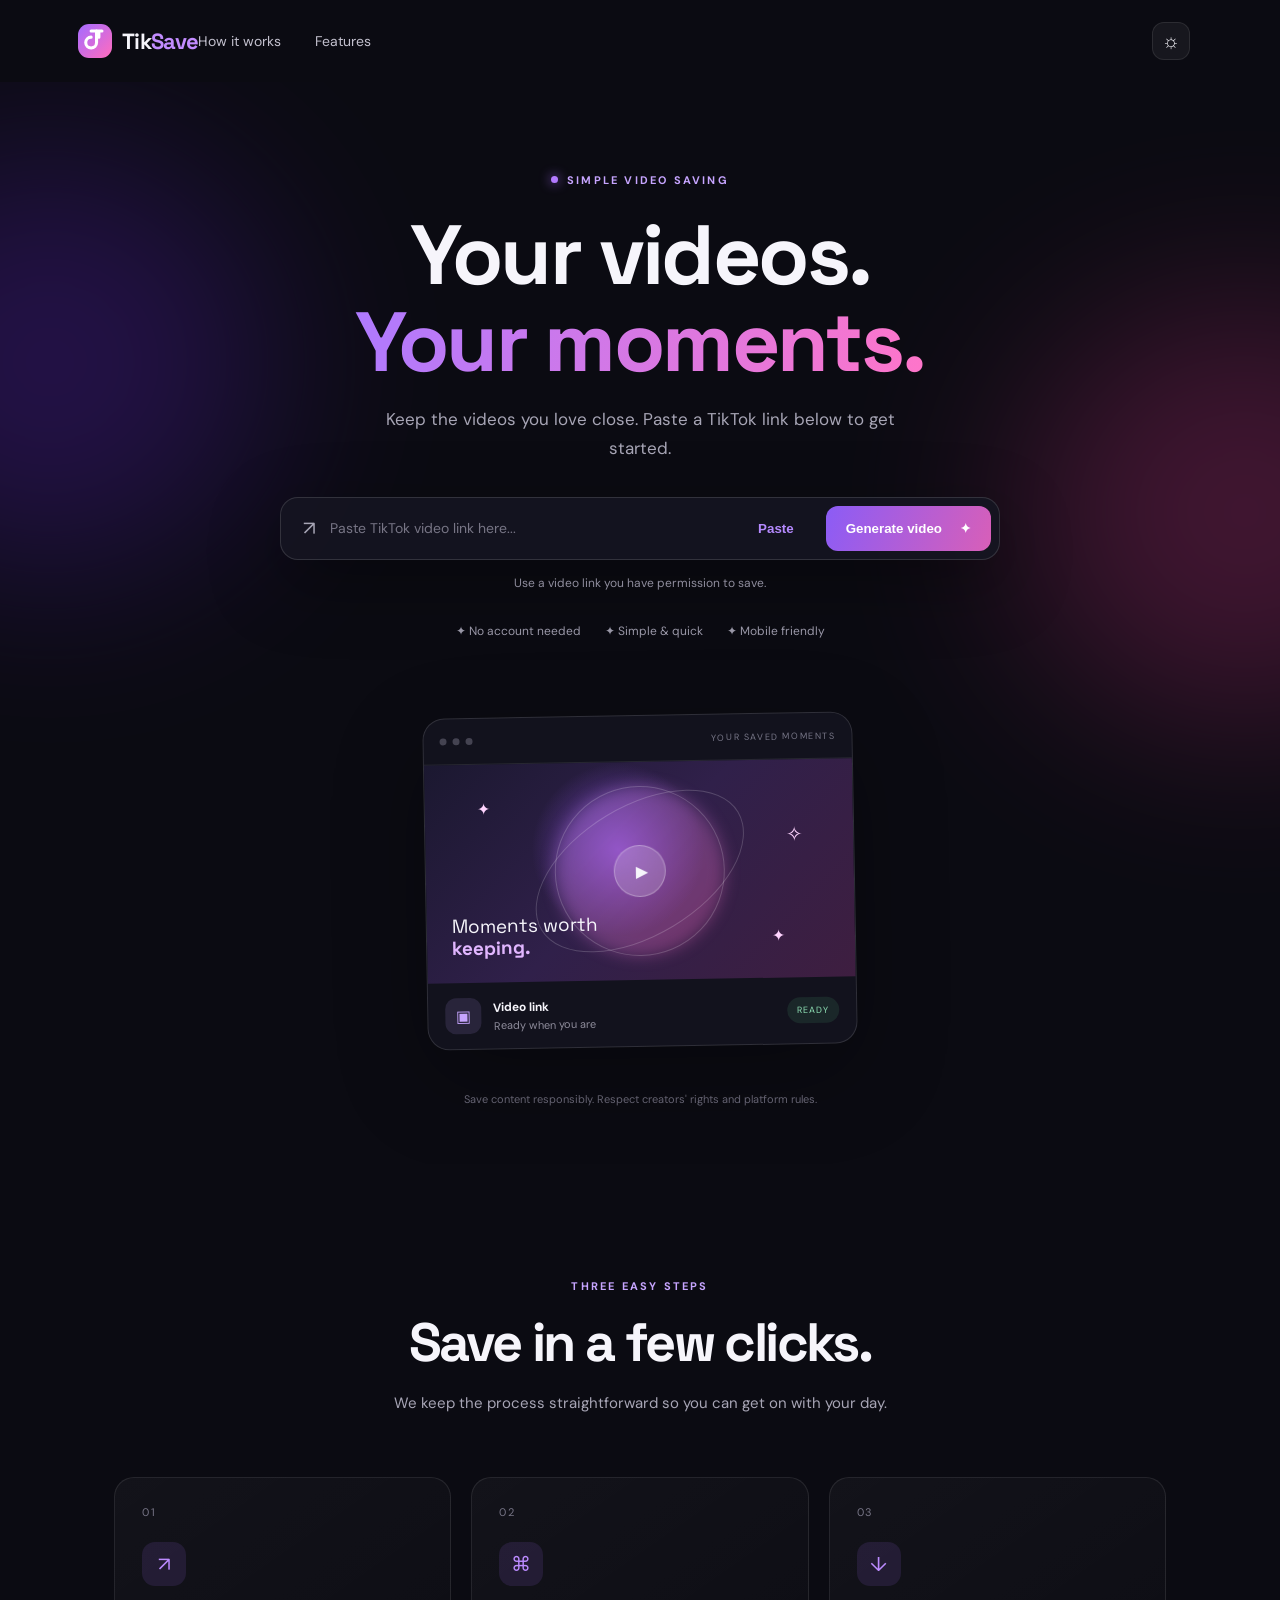
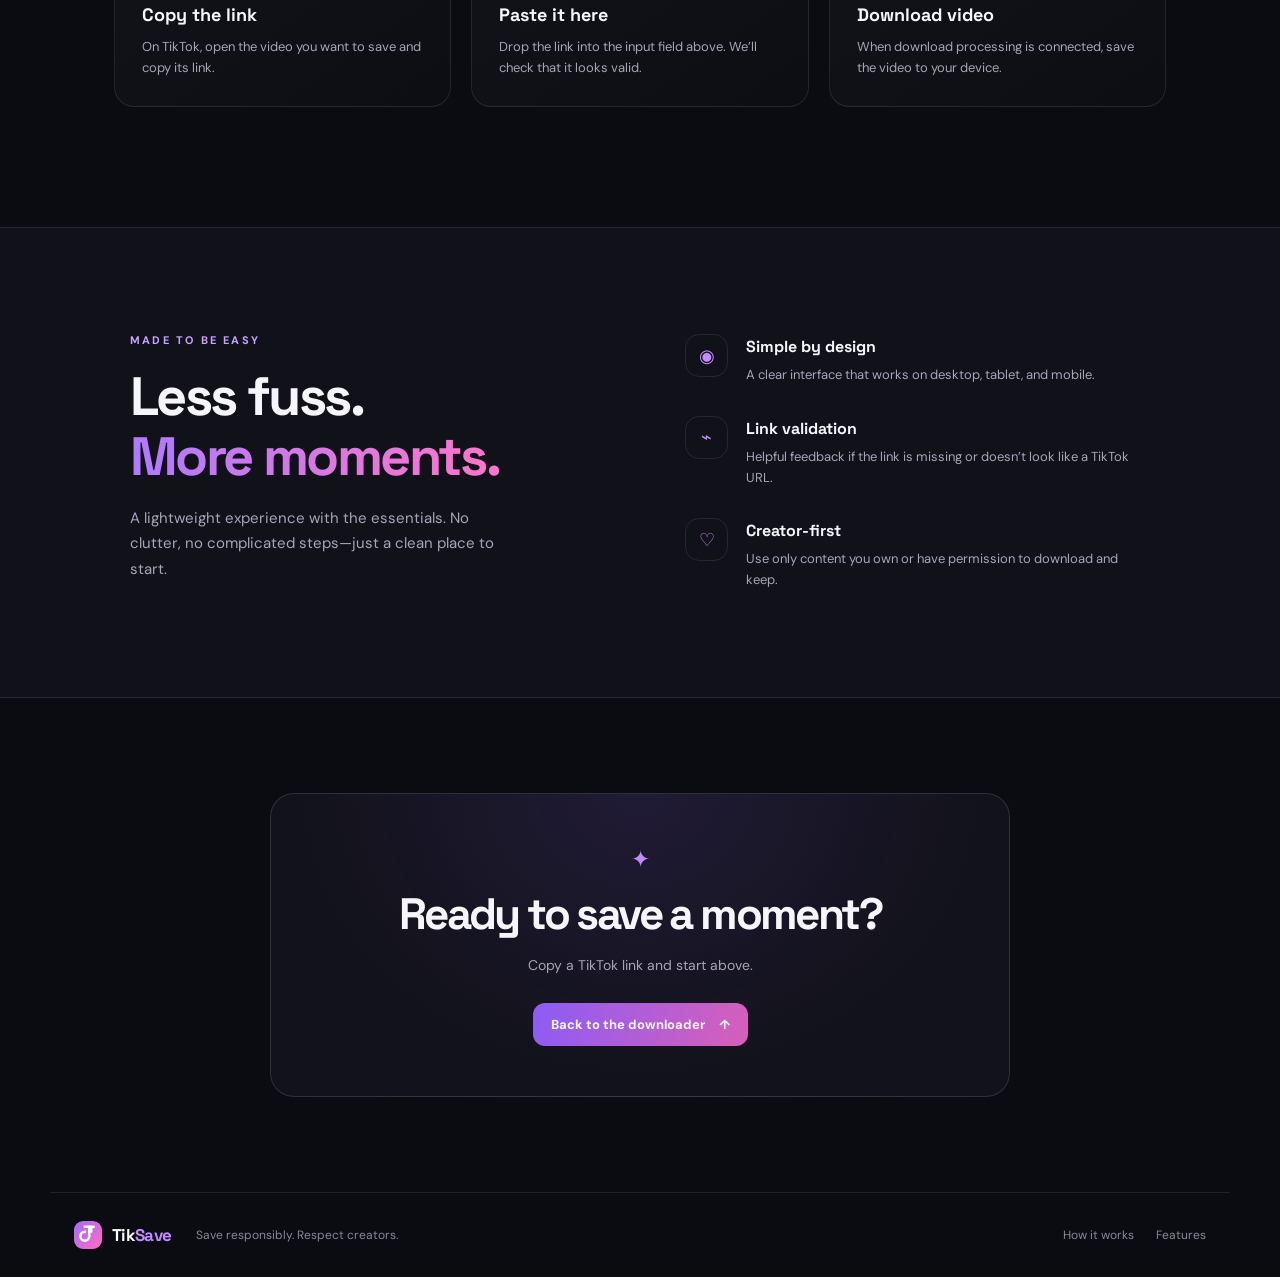
==== index.html @ d269e2dc "Remove Try it CTA and redesign TikSave logo" ====
<!doctype html>
<html lang="en">
<head>
  <meta charset="utf-8">
  <meta name="viewport" content="width=device-width, initial-scale=1">
  <meta name="description" content="TikSave helps you save TikTok videos you have permission to download.">
  <title>TikSave — Save videos simply</title>
  <link rel="preconnect" href="https://fonts.googleapis.com">
  <link rel="preconnect" href="https://fonts.gstatic.com" crossorigin>
  <link href="https://fonts.googleapis.com/css2?family=DM+Sans:wght@400;500;600;700&family=Space+Grotesk:wght@500;600;700&display=swap" rel="stylesheet">
  <link rel="stylesheet" href="styles.css">
</head>
<body>
  <header class="topbar">
    <a class="brand" href="#" aria-label="TikSave home"><svg class="brand-mark" viewBox="0 0 44 44" aria-hidden="true"><defs><linearGradient id="tiksave-logo-gradient" x1="0" y1="0" x2="1" y2="1"><stop offset="0%" stop-color="#a66bff"/><stop offset="100%" stop-color="#ff6cbe"/></linearGradient></defs><rect x="1" y="1" width="42" height="42" rx="13" fill="url(#tiksave-logo-gradient)"/><path d="M24 9v15a7 7 0 1 1-7-7" fill="none" stroke="white" stroke-width="4" stroke-linecap="round"/><path d="M17 9h14M27 9v8" fill="none" stroke="white" stroke-width="4" stroke-linecap="round"/></svg><span>Tik<span class="brand-accent">Save</span></span></a>
    <nav class="nav" aria-label="Main navigation">
      <a href="#how">How it works</a><a href="#features">Features</a>
      
    </nav>
    <button class="theme-toggle" id="theme-toggle" type="button" aria-label="Switch to light theme" title="Toggle dark/light theme"><span class="theme-symbol" aria-hidden="true">☼</span><span class="theme-word">Dark</span></button><button class="menu-button" aria-label="Toggle menu" aria-expanded="false">☰</button>
  </header>

  <main>
    <section class="hero" id="download">
      <div class="hero-glow glow-one"></div><div class="hero-glow glow-two"></div>
      <div class="hero-content">
        <div class="eyebrow"><span class="pulse"></span> SIMPLE VIDEO SAVING</div>
        <h1>Your videos.<br><span class="gradient-text">Your moments.</span></h1>
        <p class="hero-copy">Keep the videos you love close. Paste a TikTok link below to get started.</p>
        <form class="download-form" id="link-form">
          <label class="sr-only" for="video-url">TikTok video link</label>
          <div class="input-wrap"><span class="link-icon" aria-hidden="true">↗</span><input id="video-url" type="url" placeholder="Paste TikTok video link here..." autocomplete="url"><button type="button" class="paste-btn" id="paste-btn">Paste</button></div>
          <button type="submit" class="download-btn"><span>Generate video</span><span aria-hidden="true">✦</span></button>
        </form>
        <div class="video-preview" id="video-preview" hidden aria-live="polite">
          <div class="preview-thumb-wrap"><img id="preview-thumb" alt="TikTok video preview"><span class="preview-play" aria-hidden="true">▶</span></div>
          <div class="preview-details"><div class="preview-label">VIDEO PREVIEW</div><h2 id="preview-title">TikTok video</h2><p>Preview this video before downloading.</p><button type="button" class="preview-download-btn" id="preview-download-btn">Download this video <span aria-hidden="true">↓</span></button></div>
        </div>
        <p class="form-note" id="status" aria-live="polite">Use a video link you have permission to save.</p>
        <div class="trust-row"><span>✦ No account needed</span><span>✦ Simple & quick</span><span>✦ Mobile friendly</span></div>
      </div>
      <div class="visual-card" aria-hidden="true">
        <div class="card-top"><span class="tiny-dot"></span><span class="tiny-dot"></span><span class="tiny-dot"></span><span class="card-label">YOUR SAVED MOMENTS</span></div>
        <div class="video-art"><div class="art-orbit orbit-a"></div><div class="art-orbit orbit-b"></div><div class="play-circle">▶</div><div class="art-star star-a">✦</div><div class="art-star star-b">✧</div><div class="art-star star-c">✦</div><div class="art-caption">Moments worth<br><b>keeping.</b></div></div>
        <div class="card-bottom"><div class="file-icon">▣</div><div><strong>Video link</strong><small>Ready when you are</small></div><div class="ready-pill">READY</div></div>
      </div>
      <div class="hero-footnote">Save content responsibly. Respect creators' rights and platform rules.</div>
    </section>

    <section class="how-section" id="how">
      <div class="section-heading"><div class="eyebrow">THREE EASY STEPS</div><h2>Save in a few clicks.</h2><p>We keep the process straightforward so you can get on with your day.</p></div>
      <div class="steps"><article class="step"><div class="step-number">01</div><div class="step-icon">↗</div><h3>Copy the link</h3><p>On TikTok, open the video you want to save and copy its link.</p></article><article class="step"><div class="step-number">02</div><div class="step-icon">⌘</div><h3>Paste it here</h3><p>Drop the link into the input field above. We’ll check that it looks valid.</p></article><article class="step"><div class="step-number">03</div><div class="step-icon">↓</div><h3>Download video</h3><p>When download processing is connected, save the video to your device.</p></article></div>
    </section>

    <section class="features-section" id="features"><div class="features-inner"><div class="features-copy"><div class="eyebrow">MADE TO BE EASY</div><h2>Less fuss.<br><span class="gradient-text">More moments.</span></h2><p>A lightweight experience with the essentials. No clutter, no complicated steps—just a clean place to start.</p></div><div class="feature-list"><article><div class="feature-icon">◉</div><div><h3>Simple by design</h3><p>A clear interface that works on desktop, tablet, and mobile.</p></div></article><article><div class="feature-icon">⌁</div><div><h3>Link validation</h3><p>Helpful feedback if the link is missing or doesn’t look like a TikTok URL.</p></div></article><article><div class="feature-icon">♡</div><div><h3>Creator-first</h3><p>Use only content you own or have permission to download and keep.</p></div></article></div></div></section>
    <section class="closing"><div class="closing-box"><div class="closing-spark">✦</div><h2>Ready to save a moment?</h2><p>Copy a TikTok link and start above.</p><a href="#download" class="closing-btn">Back to the downloader <span>↑</span></a></div></section>
  </main>
  <footer><a class="brand footer-brand" href="#"><svg class="brand-mark" viewBox="0 0 44 44" aria-hidden="true"><defs><linearGradient id="tiksave-logo-gradient" x1="0" y1="0" x2="1" y2="1"><stop offset="0%" stop-color="#a66bff"/><stop offset="100%" stop-color="#ff6cbe"/></linearGradient></defs><rect x="1" y="1" width="42" height="42" rx="13" fill="url(#tiksave-logo-gradient)"/><path d="M24 9v15a7 7 0 1 1-7-7" fill="none" stroke="white" stroke-width="4" stroke-linecap="round"/><path d="M17 9h14M27 9v8" fill="none" stroke="white" stroke-width="4" stroke-linecap="round"/></svg><span>Tik<span class="brand-accent">Save</span></span></a><span>Save responsibly. Respect creators.</span><div class="footer-links"><a href="#how">How it works</a><a href="#features">Features</a></div></footer>
  <script src="script.js"></script>
</body>
</html>
---- styles.css ----
:root{--bg:#0b0b12;--panel:#151521;--text:#f6f5fb;--muted:#a7a5b5;--purple:#a66bff;--pink:#ff6cbe;--border:rgba(255,255,255,.09)}*{box-sizing:border-box}html{scroll-behavior:smooth}body{margin:0;background:var(--bg);color:var(--text);font-family:'DM Sans',sans-serif;overflow-x:hidden}a{color:inherit;text-decoration:none}.topbar{height:82px;max-width:1180px;padding:0 28px;margin:auto;display:flex;align-items:center;justify-content:space-between}.brand{display:flex;align-items:center;gap:10px;font-family:'Space Grotesk',sans-serif;font-weight:700;font-size:22px;letter-spacing:-.7px}.brand-mark{width:34px;height:34px;border-radius:11px;background:linear-gradient(135deg,var(--purple),var(--pink));display:grid;place-items:center;font-size:22px;color:white}.brand-accent{color:#c28cff}.nav{display:flex;align-items:center;gap:34px;color:#c3c1ce;font-size:14px}.nav a:hover{color:white}.nav-cta{padding:11px 16px;border:1px solid var(--border);border-radius:12px;color:white}.menu-button{display:none;background:transparent;color:white;border:0;font-size:22px}.hero{min-height:720px;padding:85px 24px 58px;position:relative;display:flex;flex-direction:column;align-items:center;overflow:hidden}.hero-glow{position:absolute;filter:blur(95px);opacity:.22;pointer-events:none;border-radius:50%}.glow-one{width:440px;height:420px;background:#792aff;top:70px;left:-170px}.glow-two{width:450px;height:420px;background:#ff3c9f;top:220px;right:-190px}.hero-content{width:min(760px,100%);text-align:center;position:relative;z-index:1}.eyebrow{display:inline-flex;align-items:center;gap:9px;font-size:11px;letter-spacing:2.2px;color:#c7a5ff;font-weight:700}.pulse{width:7px;height:7px;border-radius:50%;background:#b37aff;box-shadow:0 0 12px #a66bff}.h1,h1,h2{font-family:'Space Grotesk',sans-serif;letter-spacing:-2.6px}h1{font-size:clamp(52px,8vw,84px);line-height:1.03;margin:24px 0 20px;font-weight:700}.gradient-text{background:linear-gradient(100deg,#ae7aff,#ff75c9);-webkit-background-clip:text;background-clip:text;color:transparent}.hero-copy{color:var(--muted);font-size:17px;line-height:1.7;max-width:540px;margin:0 auto 34px}.download-form{background:rgba(21,21,33,.92);border:1px solid rgba(255,255,255,.13);box-shadow:0 22px 70px rgba(0,0,0,.35);border-radius:18px;padding:8px;display:flex;gap:8px;max-width:720px;margin:auto}.input-wrap{display:flex;align-items:center;gap:12px;flex:1;min-width:0;padding:0 14px}.link-icon{color:#a7a5b5;font-size:20px}.input-wrap input{min-width:0;flex:1;background:transparent;border:0;outline:0;color:white;font:inherit;font-size:14px}.input-wrap input::placeholder{color:#777585}.paste-btn{border:0;background:transparent;color:#b58aff;font-weight:700;padding:10px;cursor:pointer}.download-btn{border:0;border-radius:12px;background:linear-gradient(110deg,#8b5cf6,#d85fb8);color:white;font-weight:700;padding:15px 20px;display:flex;align-items:center;gap:18px;cursor:pointer;white-space:nowrap;transition:transform .2s,filter .2s}.download-btn:hover{transform:translateY(-1px);filter:brightness(1.1)}.form-note{font-size:12px;color:#8f8d9d;margin:15px 0 0;min-height:18px}.trust-row{display:flex;gap:24px;justify-content:center;color:#9997a7;font-size:12px;margin-top:30px}.visual-card{position:relative;margin-top:76px;width:min(430px,90vw);border:1px solid rgba(255,255,255,.12);border-radius:22px;background:rgba(20,20,31,.92);box-shadow:0 30px 90px rgba(0,0,0,.28);overflow:hidden;z-index:1;transform:rotate(-1deg)}.card-top{height:46px;border-bottom:1px solid var(--border);display:flex;align-items:center;gap:6px;padding:0 16px}.tiny-dot{width:7px;height:7px;border-radius:50%;background:#444351}.card-label{margin-left:auto;font-size:9px;letter-spacing:1.6px;color:#777687}.video-art{height:218px;position:relative;overflow:hidden;background:radial-gradient(circle at 45% 40%,#7445b9 0,transparent 32%),linear-gradient(135deg,#1b1830,#30204a 48%,#3e1e40)}.video-art:before{content:'';position:absolute;width:170px;height:170px;border-radius:50%;background:linear-gradient(135deg,#bc84ff,#e85da9);left:50%;top:50%;transform:translate(-50%,-50%);opacity:.35;filter:blur(8px)}.art-orbit{position:absolute;border:1px solid rgba(255,255,255,.18);border-radius:50%;left:50%;top:50%;transform:translate(-50%,-50%)}.orbit-a{width:230px;height:130px;transform:translate(-50%,-50%) rotate(-30deg)}.orbit-b{width:170px;height:170px}.play-circle{position:absolute;left:50%;top:50%;transform:translate(-50%,-50%);width:52px;height:52px;border-radius:50%;background:rgba(255,255,255,.17);border:1px solid rgba(255,255,255,.3);display:grid;place-items:center;padding-left:3px;backdrop-filter:blur(10px)}.art-caption{position:absolute;left:25px;bottom:23px;font-family:'Space Grotesk';font-size:19px;line-height:1.15}.art-caption b{color:#e1b6ff}.art-star{position:absolute;color:#ffd4ff}.star-a{top:34px;left:52px}.star-b{right:50px;top:62px;font-size:20px}.star-c{right:70px;bottom:32px}.card-bottom{display:flex;align-items:center;gap:12px;padding:15px 17px}.file-icon{width:36px;height:36px;border-radius:11px;background:#28243a;display:grid;place-items:center;color:#c7a5ff}.card-bottom strong{display:block;font-size:12px}.card-bottom small{display:block;color:#8d8b9a;font-size:11px;margin-top:3px}.ready-pill{margin-left:auto;font-size:9px;letter-spacing:1px;color:#8fe0b5;background:rgba(100,220,150,.1);border-radius:20px;padding:7px 10px}.hero-footnote{margin-top:45px;color:#6d6b7b;font-size:11px;text-align:center}.how-section{padding:110px 24px 120px;max-width:1100px;margin:auto}.section-heading{text-align:center}.section-heading h2,.features-copy h2{font-size:clamp(36px,5vw,54px);line-height:1.12;margin:18px 0}.section-heading p,.features-copy>p{color:var(--muted);font-size:15px;line-height:1.7}.steps{display:grid;grid-template-columns:repeat(3,1fr);gap:20px;margin-top:60px}.step{position:relative;border:1px solid var(--border);border-radius:20px;background:linear-gradient(145deg,rgba(255,255,255,.035),rgba(255,255,255,.01));padding:27px;min-height:230px}.step-number{font-size:11px;letter-spacing:1.5px;color:#777586}.step-icon{width:44px;height:44px;margin:23px 0 17px;border-radius:13px;background:rgba(166,107,255,.12);color:#bc8bff;display:grid;place-items:center;font-size:20px}.step h3{font-family:'Space Grotesk';font-size:18px;margin:0 0 10px}.step p{font-size:13px;line-height:1.65;color:var(--muted);margin:0}.features-section{background:#11111a;border-top:1px solid var(--border);border-bottom:1px solid var(--border);padding:100px 24px}.features-inner{max-width:1020px;margin:auto;display:grid;grid-template-columns:1fr 1fr;gap:90px;align-items:center}.features-copy>p{max-width:380px}.feature-list{display:grid;gap:30px}.feature-list article{display:flex;gap:18px}.feature-icon{flex:0 0 43px;width:43px;height:43px;border:1px solid var(--border);border-radius:14px;display:grid;place-items:center;color:#c48cff;font-size:18px}.feature-list h3{font-family:'Space Grotesk';margin:2px 0 8px;font-size:16px}.feature-list p{margin:0;color:var(--muted);font-size:13px;line-height:1.6}.closing{padding:95px 24px}.closing-box{max-width:740px;margin:auto;border:1px solid rgba(255,255,255,.12);border-radius:24px;padding:50px 24px;text-align:center;background:radial-gradient(ellipse at top,rgba(139,92,246,.12),transparent 65%),#12121b}.closing-spark{color:#c08bff;font-size:23px}.closing-box h2{font-size:clamp(30px,5vw,44px);margin:12px 0}.closing-box p{color:var(--muted);font-size:14px}.closing-btn{display:inline-flex;gap:14px;align-items:center;margin-top:15px;padding:13px 18px;border-radius:12px;background:linear-gradient(110deg,#8b5cf6,#d85fb8);font-size:13px;font-weight:700}footer{max-width:1180px;margin:auto;padding:28px 24px;border-top:1px solid var(--border);display:flex;align-items:center;gap:25px;color:#898797;font-size:12px}.footer-brand{font-size:17px;color:white}.footer-brand .brand-mark{width:28px;height:28px;font-size:18px;border-radius:9px}.footer-links{margin-left:auto;display:flex;gap:22px}.footer-links a:hover{color:white}.sr-only{position:absolute;width:1px;height:1px;padding:0;margin:-1px;overflow:hidden;clip:rect(0,0,0,0);white-space:nowrap;border:0}@media(max-width:760px){.topbar{height:72px;padding:0 20px}.nav{gap:18px}.nav a:not(.nav-cta){display:none}.hero{padding-top:70px;min-height:unset}h1{letter-spacing:-1.8px}.hero-copy{font-size:15px}.download-form{flex-direction:column;padding:8px}.input-wrap{min-height:52px}.download-btn{justify-content:center}.trust-row{gap:12px;flex-wrap:wrap}.visual-card{margin-top:60px}.hero-footnote{max-width:350px;line-height:1.6}.how-section{padding:75px 20px}.steps{grid-template-columns:1fr;gap:13px;margin-top:38px}.step{min-height:unset;padding:22px}.step-icon{margin:16px 0 12px}.features-section{padding:75px 22px}.features-inner{grid-template-columns:1fr;gap:48px}.closing{padding:70px 20px}footer{flex-wrap:wrap;gap:15px}.footer-links{width:100%;margin:4px 0 0}.menu-button{display:block}.nav{gap:0}.nav-cta{padding:9px 12px}}
.video-preview{display:flex;align-items:center;gap:18px;text-align:left;width:min(720px,100%);margin:22px auto 0;padding:14px;border-radius:18px;background:rgba(21,21,33,.96);border:1px solid rgba(255,255,255,.13);box-shadow:0 22px 60px rgba(0,0,0,.25)}
.video-preview[hidden]{display:none}
.preview-thumb-wrap{width:128px;height:160px;flex:0 0 128px;border-radius:13px;overflow:hidden;position:relative;background:#211b31}
.preview-thumb-wrap img{width:100%;height:100%;object-fit:cover;display:block}
.preview-play{position:absolute;left:50%;top:50%;transform:translate(-50%,-50%);width:42px;height:42px;border-radius:50%;display:grid;place-items:center;padding-left:3px;background:rgba(10,10,16,.58);border:1px solid rgba(255,255,255,.45);backdrop-filter:blur(6px)}
.preview-details{min-width:0;flex:1}
.preview-label{font-size:10px;letter-spacing:1.7px;color:#c7a5ff;font-weight:700}
.preview-details h2{font-size:18px;letter-spacing:-.4px;line-height:1.35;margin:8px 0;overflow-wrap:anywhere}
.preview-details p{color:var(--muted);font-size:12px;margin:0 0 15px}
.preview-download-btn{border:0;border-radius:11px;background:linear-gradient(110deg,#8b5cf6,#d85fb8);color:white;font-weight:700;padding:12px 16px;display:inline-flex;align-items:center;gap:14px;cursor:pointer}
.preview-download-btn:disabled{opacity:.6;cursor:wait}
@media(max-width:480px){.video-preview{align-items:flex-start;gap:12px;padding:11px}.preview-thumb-wrap{width:100px;height:132px;flex-basis:100px}.preview-details h2{font-size:15px}.preview-download-btn{font-size:12px;padding:11px 12px}}

/* Theme toggle and light theme overrides */
.theme-toggle{width:38px;height:38px;border-radius:12px;border:1px solid var(--border);background:rgba(255,255,255,.05);color:var(--text);display:grid;place-items:center;font-size:20px;cursor:pointer;transition:transform .2s,background .2s;margin-left:auto;margin-right:12px}.theme-toggle:hover{transform:rotate(15deg);background:rgba(255,255,255,.1)}
:root[data-theme="light"]{--bg:#f7f8fc;--panel:#fff;--text:#191724;--muted:#696778;--border:rgba(28,24,40,.14)}
:root[data-theme="light"] body{background:var(--bg);color:var(--text)}
:root[data-theme="light"] .nav{color:#666476}
:root[data-theme="light"] .nav a:hover{color:#181724}
:root[data-theme="light"] .nav-cta{color:var(--text);border-color:var(--border)}
:root[data-theme="light"] .download-form{background:rgba(255,255,255,.96);border-color:var(--border);box-shadow:0 20px 60px rgba(50,30,80,.12)}
:root[data-theme="light"] .input-wrap input{color:var(--text)}
:root[data-theme="light"] .input-wrap input::placeholder{color:#8b8999}
:root[data-theme="light"] .paste-btn{color:#7b45d6}
:root[data-theme="light"] .form-note,:root[data-theme="light"] .trust-row{color:#747181}
:root[data-theme="light"] .visual-card{background:#fff;border-color:var(--border);box-shadow:0 30px 90px rgba(50,30,80,.13)}
:root[data-theme="light"] .card-label{color:#777485}
:root[data-theme="light"] .video-art{background:radial-gradient(circle at 45% 40%,#caa8ff 0,transparent 32%),linear-gradient(135deg,#e9e3f7,#d9c9f4 48%,#f0d8ee)}
:root[data-theme="light"] .art-caption{color:#272039}
:root[data-theme="light"] .card-bottom{color:var(--text)}
:root[data-theme="light"] .card-bottom small{color:#777485}
:root[data-theme="light"] .video-preview{background:#fff;border-color:var(--border);color:var(--text)}
:root[data-theme="light"] .preview-details p{color:#747181}
:root[data-theme="light"] .menu-button{color:var(--text)}
@media(max-width:700px){.theme-toggle{margin-left:auto;margin-right:8px}.nav.open{background:var(--panel);border-color:var(--border)}}
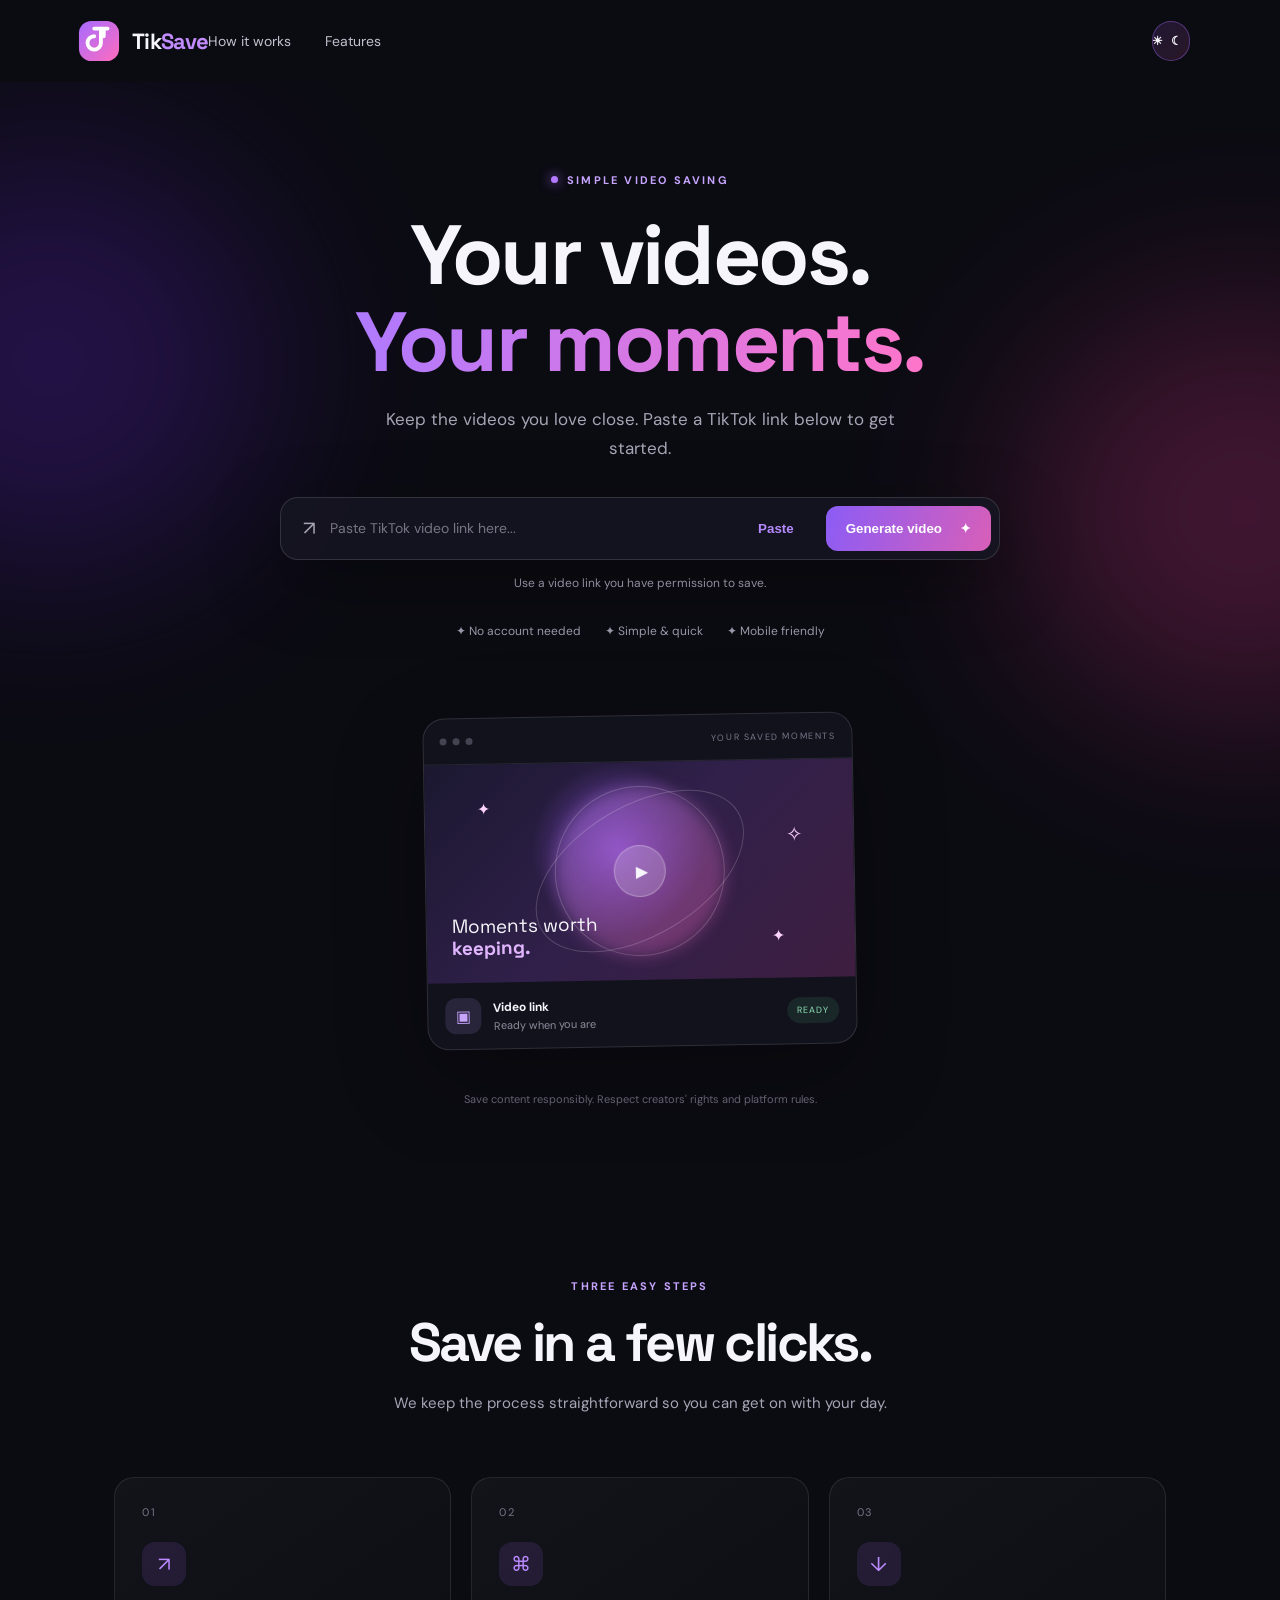
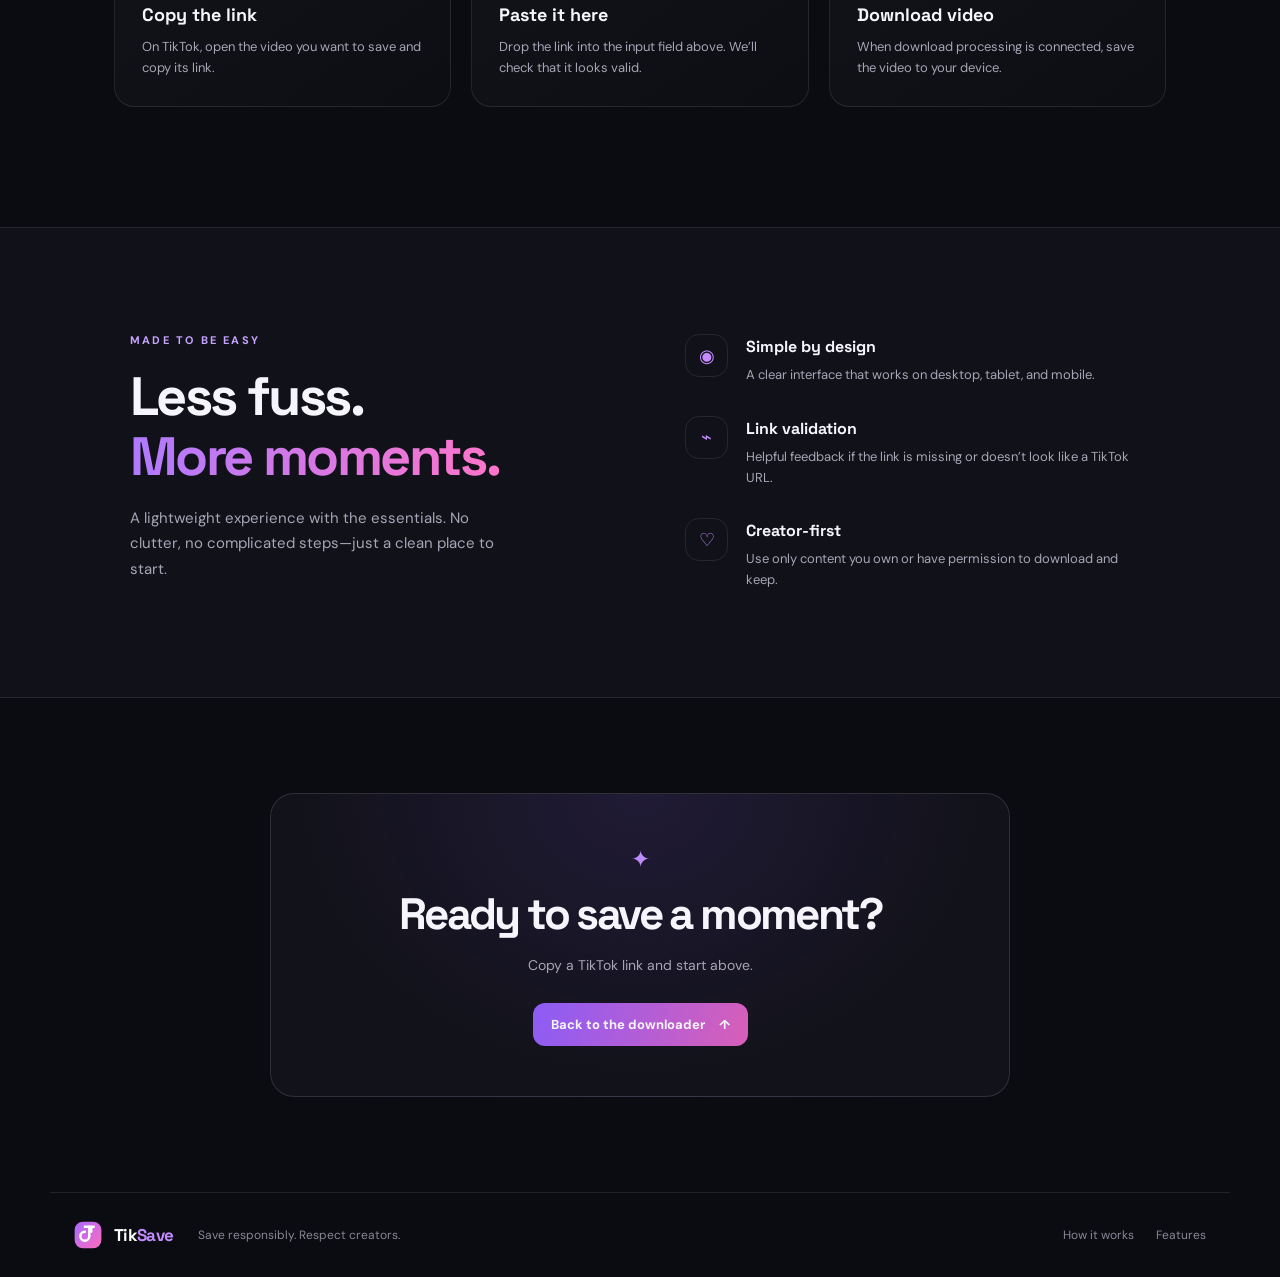
==== commit 792282be: "Convert theme button to sliding toggle" ====
--- a/index.html
+++ b/index.html
@@ -17,7 +17,7 @@
       <a href="#how">How it works</a><a href="#features">Features</a>
       
     </nav>
-    <button class="theme-toggle" id="theme-toggle" type="button" aria-label="Switch to light theme" title="Toggle dark/light theme"><span class="theme-symbol" aria-hidden="true">☼</span><span class="theme-word">Dark</span></button><button class="menu-button" aria-label="Toggle menu" aria-expanded="false">☰</button>
+    <button class="theme-toggle" id="theme-toggle" type="button" aria-label="Switch to light theme" title="Toggle dark/light theme"><span class="switch-sun" aria-hidden="true">☀</span><span class="switch-moon" aria-hidden="true">☾</span><span class="switch-knob" aria-hidden="true"></span></button><button class="menu-button" aria-label="Toggle menu" aria-expanded="false">☰</button>
   </header>
 
   <main>
--- a/styles.css
+++ b/styles.css
@@ -34,3 +34,6 @@
 :root[data-theme="light"] .preview-details p{color:#747181}
 :root[data-theme="light"] .menu-button{color:var(--text)}
 @media(max-width:700px){.theme-toggle{margin-left:auto;margin-right:8px}.nav.open{background:var(--panel);border-color:var(--border)}}
+
+.brand-mark{width:42px;height:42px;border-radius:13px;background:none;display:block;flex:none;font-size:initial}.brand{gap:12px}
+.theme-toggle{display:inline-flex;align-items:center;justify-content:center;gap:8px;padding:8px 13px;min-height:40px;border:1px solid rgba(166,107,255,.38);border-radius:999px;background:linear-gradient(135deg,rgba(166,107,255,.14),rgba(255,108,190,.12));color:var(--text);font-family:'DM Sans',sans-serif;font-weight:700;font-size:12px;cursor:pointer;transition:transform .18s,border-color .18s,box-shadow .18s;white-space:nowrap}.theme-toggle:hover{transform:translateY(-2px);border-color:rgba(255,108,190,.7);box-shadow:0 5px 24px rgba(166,107,255,.18)}.theme-symbol{font-size:17px;line-height:1}.theme-word{letter-spacing:.2px}.nav-cta{display:none!important}@media(max-width:760px){.theme-toggle{margin-left:auto;margin-right:10px;padding:8px 11px}.brand-mark{width:38px;height:38px}}
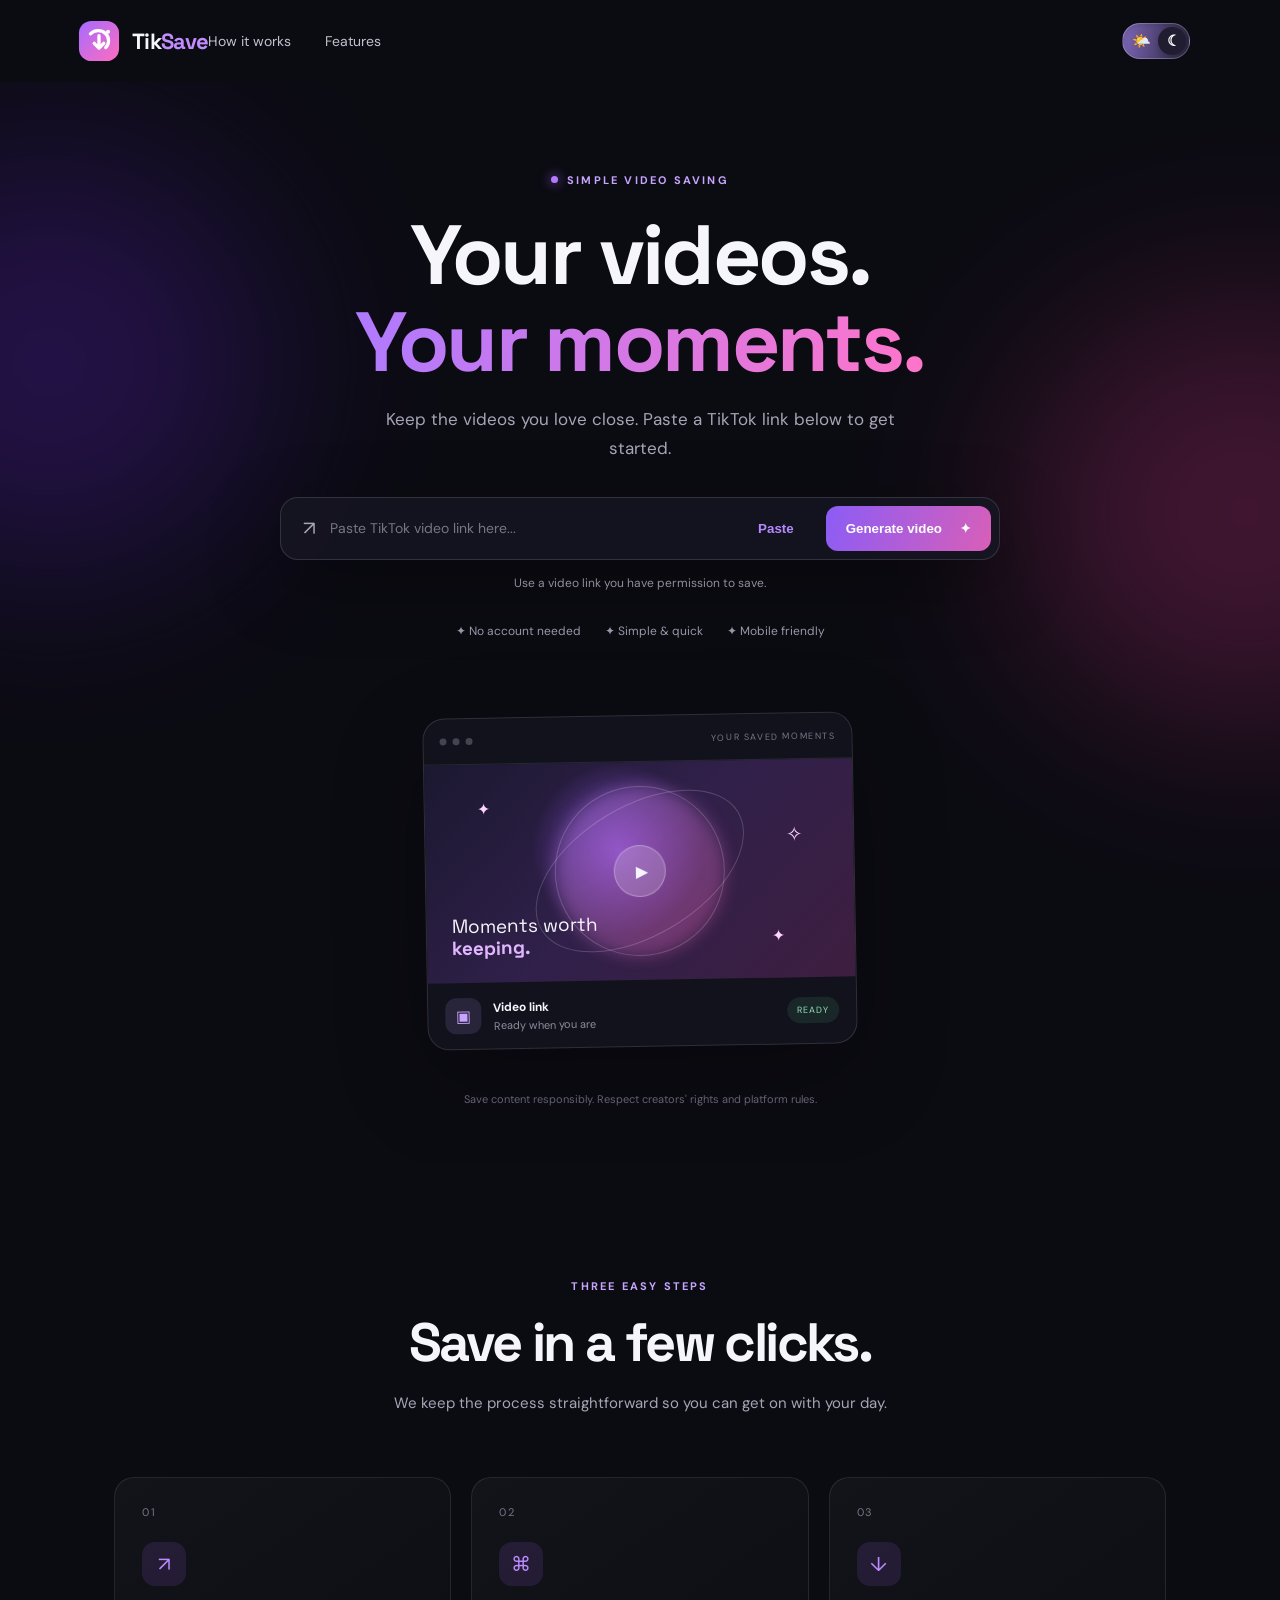
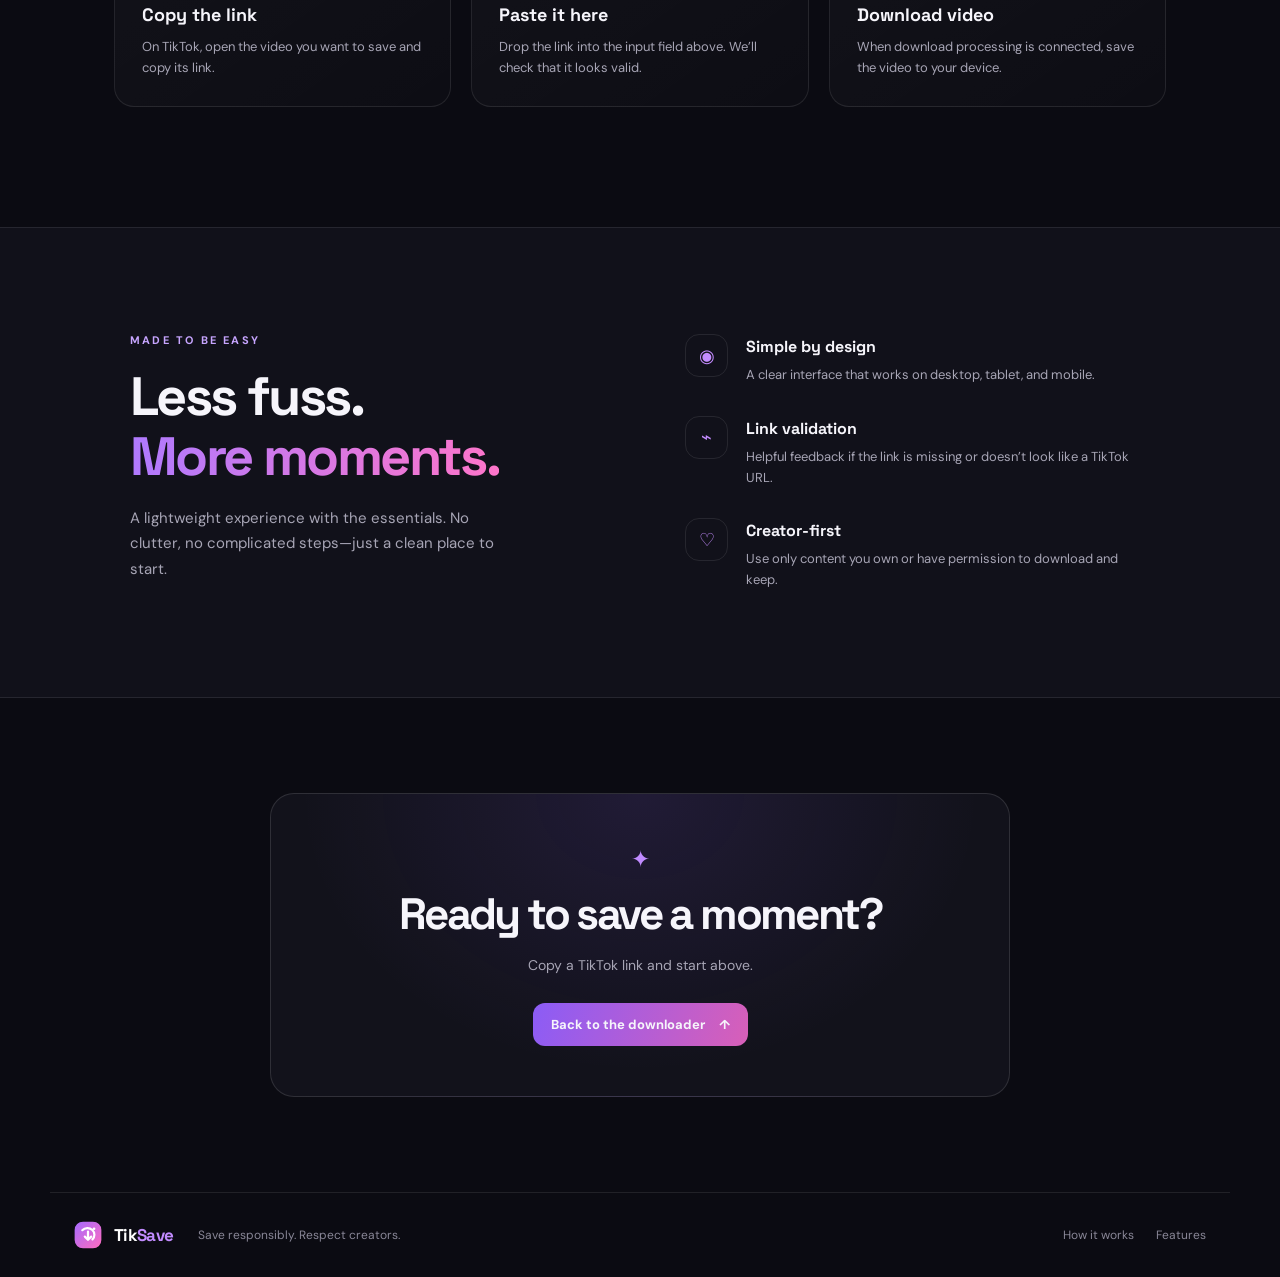
==== commit 9a7c7ad9: "Refresh TikSave logo and light theme icon" ====
--- a/index.html
+++ b/index.html
@@ -12,12 +12,12 @@
 </head>
 <body>
   <header class="topbar">
-    <a class="brand" href="#" aria-label="TikSave home"><svg class="brand-mark" viewBox="0 0 44 44" aria-hidden="true"><defs><linearGradient id="tiksave-logo-gradient" x1="0" y1="0" x2="1" y2="1"><stop offset="0%" stop-color="#a66bff"/><stop offset="100%" stop-color="#ff6cbe"/></linearGradient></defs><rect x="1" y="1" width="42" height="42" rx="13" fill="url(#tiksave-logo-gradient)"/><path d="M24 9v15a7 7 0 1 1-7-7" fill="none" stroke="white" stroke-width="4" stroke-linecap="round"/><path d="M17 9h14M27 9v8" fill="none" stroke="white" stroke-width="4" stroke-linecap="round"/></svg><span>Tik<span class="brand-accent">Save</span></span></a>
+    <a class="brand" href="#" aria-label="TikSave home"><svg class="brand-mark" viewBox="0 0 44 44" aria-hidden="true"><defs><linearGradient id="tiksave-logo-gradient" x1="0" y1="0" x2="1" y2="1"><stop offset="0%" stop-color="#a66bff"/><stop offset="100%" stop-color="#ff6cbe"/></linearGradient></defs><rect x="1" y="1" width="42" height="42" rx="13" fill="url(#tiksave-logo-gradient)"/><path d="M13 14.5c4.1-4.3 11.4-4.5 15.8-.4 4.3 4 4.3 10.8.2 14.8-4 4" fill="none" stroke="white" stroke-width="3.4" stroke-linecap="round"/><path d="M22 16.5v13m-5-5 5 5 5-5" fill="none" stroke="white" stroke-width="3.5" stroke-linecap="round" stroke-linejoin="round"/><circle cx="31.5" cy="12.2" r="2.1" fill="white"/></svg><span>Tik<span class="brand-accent">Save</span></span></a>
     <nav class="nav" aria-label="Main navigation">
       <a href="#how">How it works</a><a href="#features">Features</a>
       
     </nav>
-    <button class="theme-toggle" id="theme-toggle" type="button" aria-label="Switch to light theme" title="Toggle dark/light theme"><span class="switch-sun" aria-hidden="true">☀</span><span class="switch-moon" aria-hidden="true">☾</span><span class="switch-knob" aria-hidden="true"></span></button><button class="menu-button" aria-label="Toggle menu" aria-expanded="false">☰</button>
+    <button class="theme-toggle" id="theme-toggle" type="button" aria-label="Switch to light theme" title="Toggle dark/light theme"><span class="switch-sun" aria-hidden="true">🌤️</span><span class="switch-moon" aria-hidden="true">☾</span><span class="switch-knob" aria-hidden="true"></span></button><button class="menu-button" aria-label="Toggle menu" aria-expanded="false">☰</button>
   </header>
 
   <main>
@@ -55,7 +55,7 @@
     <section class="features-section" id="features"><div class="features-inner"><div class="features-copy"><div class="eyebrow">MADE TO BE EASY</div><h2>Less fuss.<br><span class="gradient-text">More moments.</span></h2><p>A lightweight experience with the essentials. No clutter, no complicated steps—just a clean place to start.</p></div><div class="feature-list"><article><div class="feature-icon">◉</div><div><h3>Simple by design</h3><p>A clear interface that works on desktop, tablet, and mobile.</p></div></article><article><div class="feature-icon">⌁</div><div><h3>Link validation</h3><p>Helpful feedback if the link is missing or doesn’t look like a TikTok URL.</p></div></article><article><div class="feature-icon">♡</div><div><h3>Creator-first</h3><p>Use only content you own or have permission to download and keep.</p></div></article></div></div></section>
     <section class="closing"><div class="closing-box"><div class="closing-spark">✦</div><h2>Ready to save a moment?</h2><p>Copy a TikTok link and start above.</p><a href="#download" class="closing-btn">Back to the downloader <span>↑</span></a></div></section>
   </main>
-  <footer><a class="brand footer-brand" href="#"><svg class="brand-mark" viewBox="0 0 44 44" aria-hidden="true"><defs><linearGradient id="tiksave-logo-gradient" x1="0" y1="0" x2="1" y2="1"><stop offset="0%" stop-color="#a66bff"/><stop offset="100%" stop-color="#ff6cbe"/></linearGradient></defs><rect x="1" y="1" width="42" height="42" rx="13" fill="url(#tiksave-logo-gradient)"/><path d="M24 9v15a7 7 0 1 1-7-7" fill="none" stroke="white" stroke-width="4" stroke-linecap="round"/><path d="M17 9h14M27 9v8" fill="none" stroke="white" stroke-width="4" stroke-linecap="round"/></svg><span>Tik<span class="brand-accent">Save</span></span></a><span>Save responsibly. Respect creators.</span><div class="footer-links"><a href="#how">How it works</a><a href="#features">Features</a></div></footer>
+  <footer><a class="brand footer-brand" href="#"><svg class="brand-mark" viewBox="0 0 44 44" aria-hidden="true"><defs><linearGradient id="tiksave-logo-gradient" x1="0" y1="0" x2="1" y2="1"><stop offset="0%" stop-color="#a66bff"/><stop offset="100%" stop-color="#ff6cbe"/></linearGradient></defs><rect x="1" y="1" width="42" height="42" rx="13" fill="url(#tiksave-logo-gradient)"/><path d="M13 14.5c4.1-4.3 11.4-4.5 15.8-.4 4.3 4 4.3 10.8.2 14.8-4 4" fill="none" stroke="white" stroke-width="3.4" stroke-linecap="round"/><path d="M22 16.5v13m-5-5 5 5 5-5" fill="none" stroke="white" stroke-width="3.5" stroke-linecap="round" stroke-linejoin="round"/><circle cx="31.5" cy="12.2" r="2.1" fill="white"/></svg><span>Tik<span class="brand-accent">Save</span></span></a><span>Save responsibly. Respect creators.</span><div class="footer-links"><a href="#how">How it works</a><a href="#features">Features</a></div></footer>
   <script src="script.js"></script>
 </body>
 </html>
--- a/styles.css
+++ b/styles.css
@@ -37,3 +37,15 @@
 
 .brand-mark{width:42px;height:42px;border-radius:13px;background:none;display:block;flex:none;font-size:initial}.brand{gap:12px}
 .theme-toggle{display:inline-flex;align-items:center;justify-content:center;gap:8px;padding:8px 13px;min-height:40px;border:1px solid rgba(166,107,255,.38);border-radius:999px;background:linear-gradient(135deg,rgba(166,107,255,.14),rgba(255,108,190,.12));color:var(--text);font-family:'DM Sans',sans-serif;font-weight:700;font-size:12px;cursor:pointer;transition:transform .18s,border-color .18s,box-shadow .18s;white-space:nowrap}.theme-toggle:hover{transform:translateY(-2px);border-color:rgba(255,108,190,.7);box-shadow:0 5px 24px rgba(166,107,255,.18)}.theme-symbol{font-size:17px;line-height:1}.theme-word{letter-spacing:.2px}.nav-cta{display:none!important}@media(max-width:760px){.theme-toggle{margin-left:auto;margin-right:10px;padding:8px 11px}.brand-mark{width:38px;height:38px}}
+
+/* Sliding theme switch */
+.theme-toggle{position:relative;width:68px;height:36px;min-height:36px;padding:0;margin-left:auto;margin-right:12px;border:1px solid rgba(166,107,255,.35);border-radius:999px;background:linear-gradient(100deg,#ffe9a6 0%,#d6b4ff 100%);display:block;overflow:hidden;box-shadow:inset 0 2px 5px rgba(0,0,0,.12);transition:background .3s,border-color .3s}
+.theme-toggle:hover{transform:none;box-shadow:inset 0 2px 5px rgba(0,0,0,.12)}
+.switch-sun,.switch-moon{position:absolute;top:50%;transform:translateY(-50%);font-size:15px;line-height:1;z-index:1;pointer-events:none}
+.switch-sun{left:9px;color:#936200}.switch-moon{right:9px;color:#fff}
+.switch-knob{position:absolute;top:3px;left:3px;width:28px;height:28px;border-radius:50%;background:#fff;box-shadow:0 2px 6px rgba(0,0,0,.2);transition:transform .28s cubic-bezier(.2,.8,.2,1),background .25s}
+:root[data-theme="dark"] .theme-toggle{background:linear-gradient(100deg,#7d67b7,#29253c);border-color:rgba(255,255,255,.2)}
+:root[data-theme="dark"] .switch-knob{transform:translateX(32px);background:#201d30}
+:root[data-theme="light"] .theme-toggle{background:linear-gradient(100deg,#ffe9a6,#f5cf8e);border-color:rgba(160,115,20,.22)}
+:root[data-theme="light"] .switch-knob{transform:translateX(0);background:#fff}
+@media(max-width:760px){.theme-toggle{margin-left:auto;margin-right:8px}}
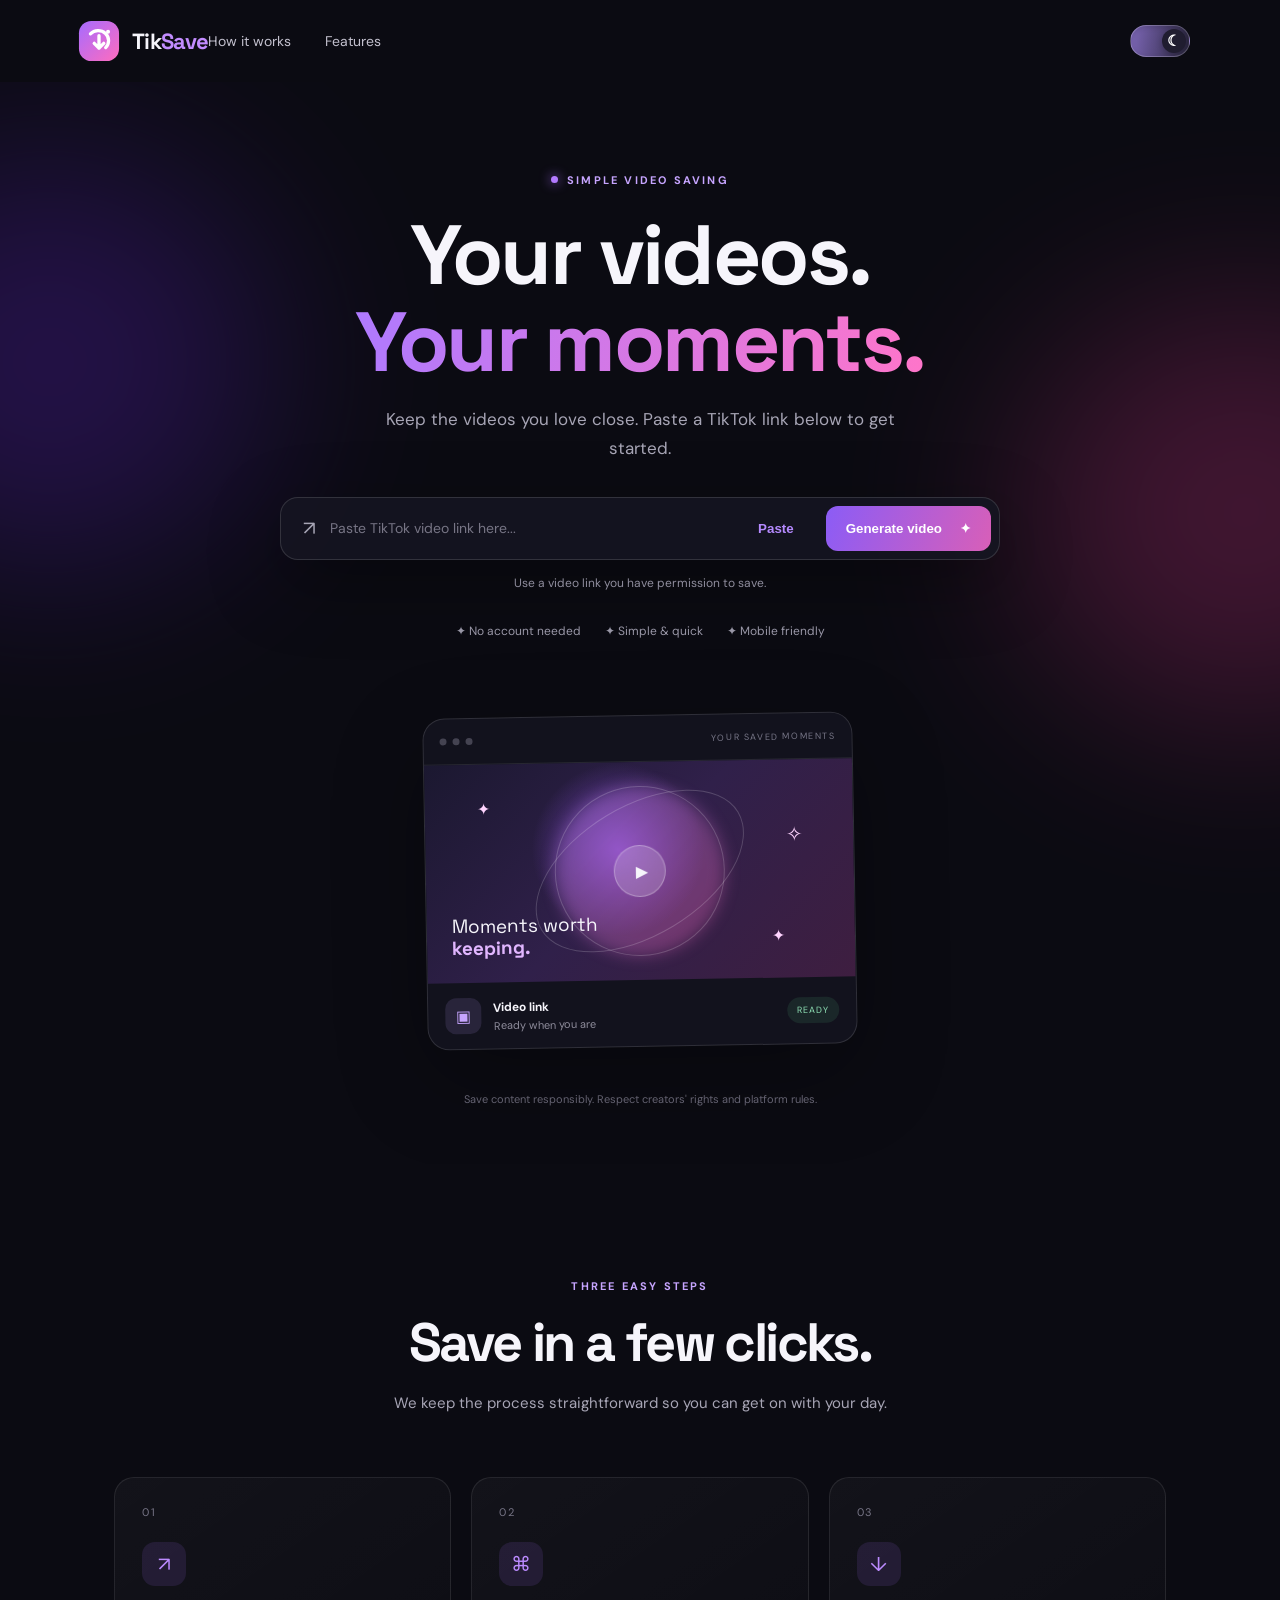
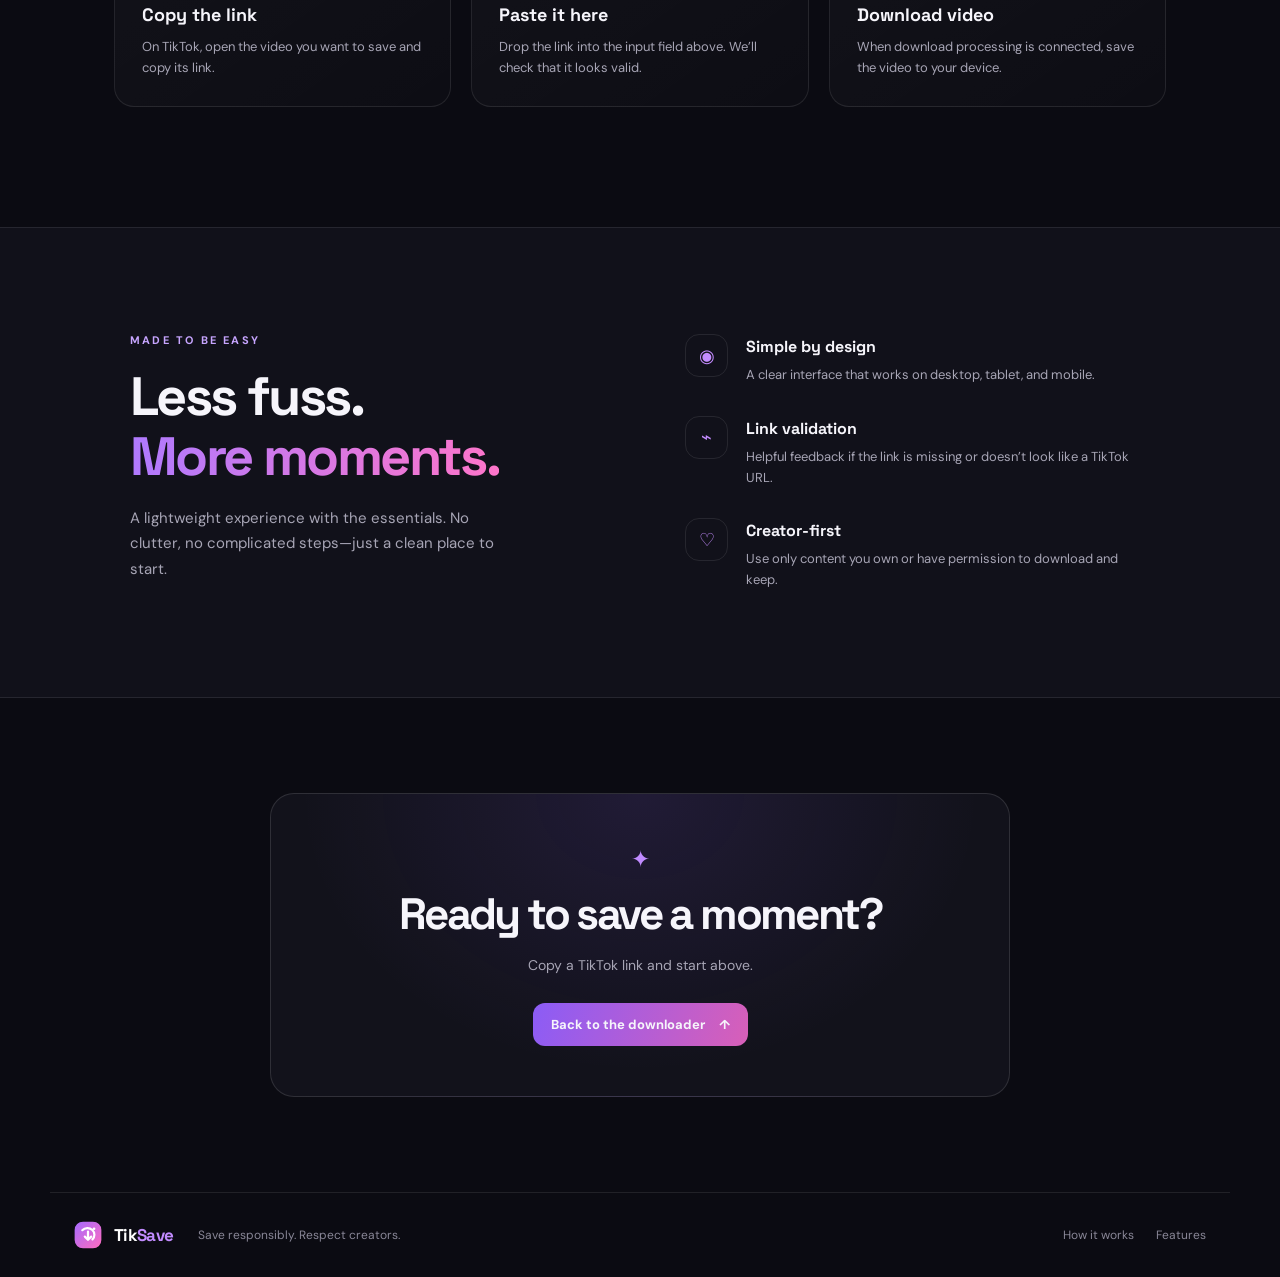
==== commit 61522dd3: "Replace light theme emoji with custom sun icon" ====
--- a/index.html
+++ b/index.html
@@ -17,7 +17,7 @@
       <a href="#how">How it works</a><a href="#features">Features</a>
       
     </nav>
-    <button class="theme-toggle" id="theme-toggle" type="button" aria-label="Switch to light theme" title="Toggle dark/light theme"><span class="switch-sun" aria-hidden="true">🌤️</span><span class="switch-moon" aria-hidden="true">☾</span><span class="switch-knob" aria-hidden="true"></span></button><button class="menu-button" aria-label="Toggle menu" aria-expanded="false">☰</button>
+    <button class="theme-toggle" id="theme-toggle" type="button" aria-label="Switch to light theme" title="Toggle dark/light theme"><span class="switch-sun" aria-hidden="true"><svg class="switch-sun-icon" viewBox="0 0 24 24" aria-hidden="true"><circle cx="12" cy="12" r="4" fill="none" stroke="currentColor" stroke-width="1.8"/><path d="M12 2v2m0 16v2M4.93 4.93l1.42 1.42m11.3 11.3 1.42 1.42M2 12h2m16 0h2M4.93 19.07l1.42-1.42m11.3-11.3 1.42-1.42" stroke="currentColor" stroke-width="1.8" stroke-linecap="round"/></svg></span><span class="switch-moon" aria-hidden="true">☾</span><span class="switch-knob" aria-hidden="true"></span></button><button class="menu-button" aria-label="Toggle menu" aria-expanded="false">☰</button>
   </header>
 
   <main>
--- a/styles.css
+++ b/styles.css
@@ -49,3 +49,9 @@
 :root[data-theme="light"] .theme-toggle{background:linear-gradient(100deg,#ffe9a6,#f5cf8e);border-color:rgba(160,115,20,.22)}
 :root[data-theme="light"] .switch-knob{transform:translateX(0);background:#fff}
 @media(max-width:760px){.theme-toggle{margin-left:auto;margin-right:8px}}
+
+/* Slightly smaller theme slider, still easy to see */
+.theme-toggle{width:60px;height:32px;min-height:32px;margin-right:12px}
+.switch-knob{width:24px;height:24px;top:3px;left:3px}
+:root[data-theme="dark"] .switch-knob{transform:translateX(28px)}
+@media(max-width:760px){.theme-toggle{width:60px;height:32px;min-height:32px;margin-right:8px}}
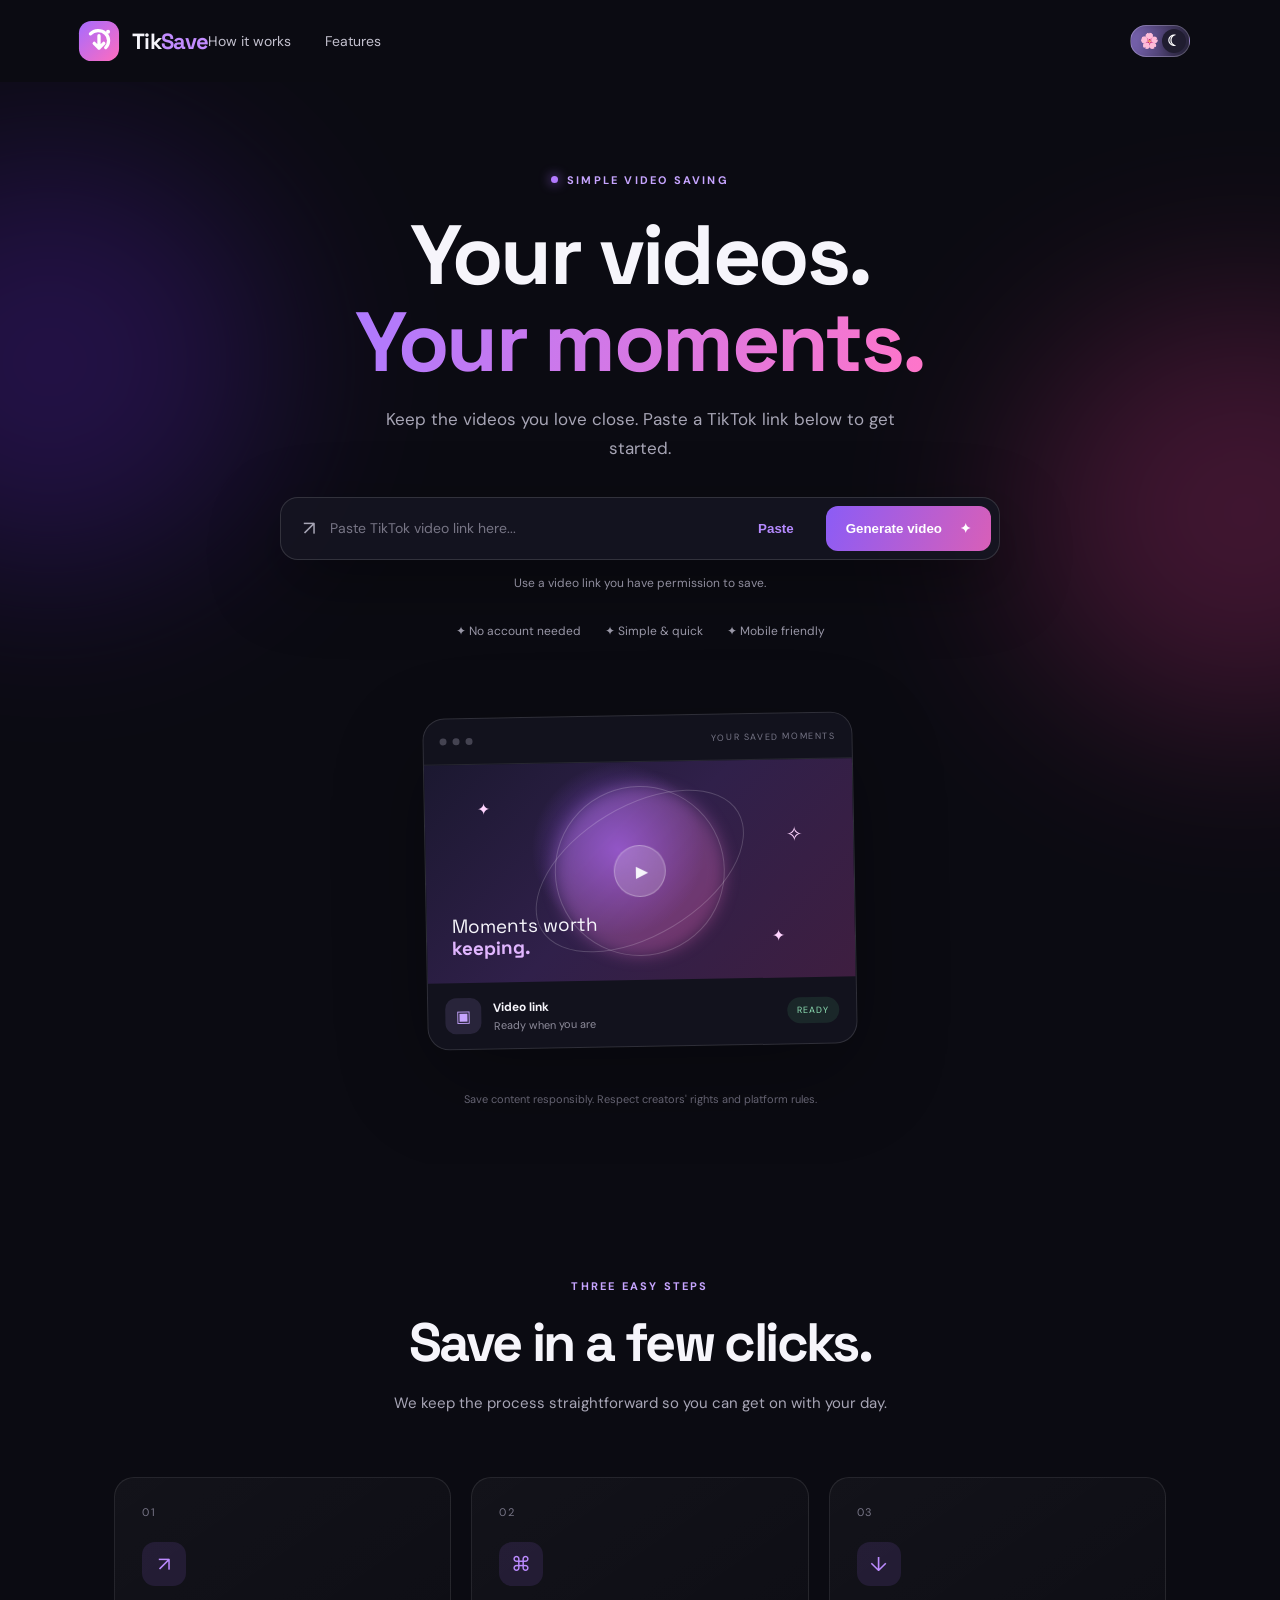
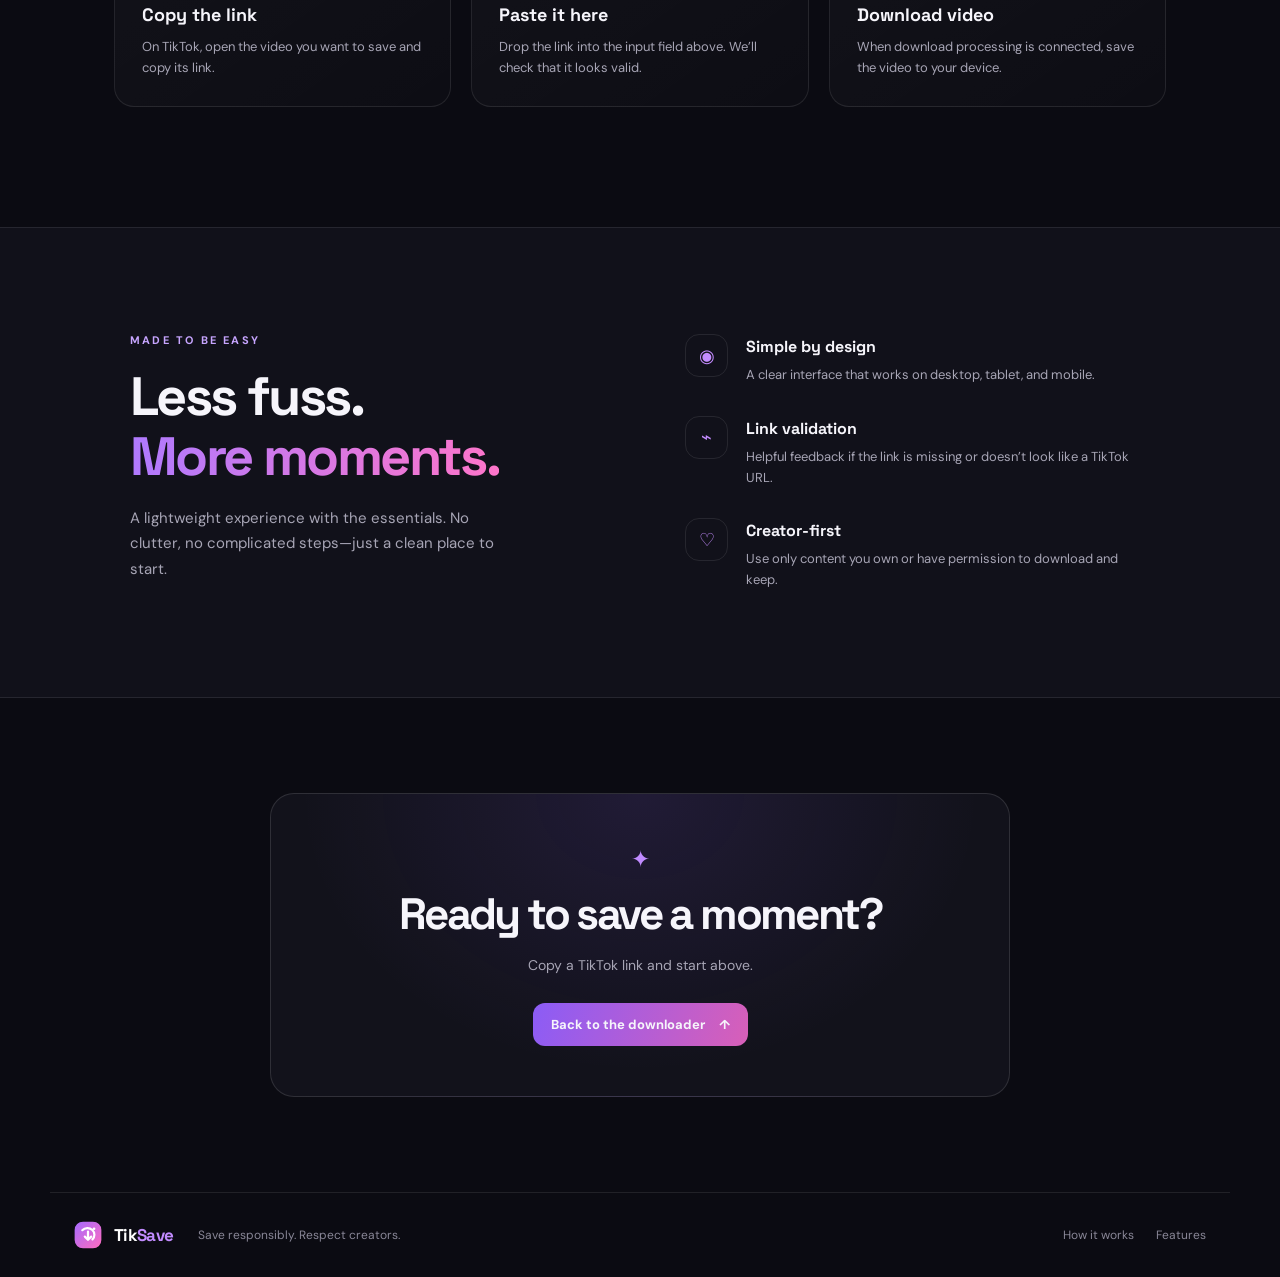
==== commit 4ce394ee: "Use flower emoji for light theme switch" ====
--- a/index.html
+++ b/index.html
@@ -17,7 +17,7 @@
       <a href="#how">How it works</a><a href="#features">Features</a>
       
     </nav>
-    <button class="theme-toggle" id="theme-toggle" type="button" aria-label="Switch to light theme" title="Toggle dark/light theme"><span class="switch-sun" aria-hidden="true"><svg class="switch-sun-icon" viewBox="0 0 24 24" aria-hidden="true"><circle cx="12" cy="12" r="4" fill="none" stroke="currentColor" stroke-width="1.8"/><path d="M12 2v2m0 16v2M4.93 4.93l1.42 1.42m11.3 11.3 1.42 1.42M2 12h2m16 0h2M4.93 19.07l1.42-1.42m11.3-11.3 1.42-1.42" stroke="currentColor" stroke-width="1.8" stroke-linecap="round"/></svg></span><span class="switch-moon" aria-hidden="true">☾</span><span class="switch-knob" aria-hidden="true"></span></button><button class="menu-button" aria-label="Toggle menu" aria-expanded="false">☰</button>
+    <button class="theme-toggle" id="theme-toggle" type="button" aria-label="Switch to light theme" title="Toggle dark/light theme"><span class="switch-sun" aria-hidden="true">🌸</span><span class="switch-moon" aria-hidden="true">☾</span><span class="switch-knob" aria-hidden="true"></span></button><button class="menu-button" aria-label="Toggle menu" aria-expanded="false">☰</button>
   </header>
 
   <main>
--- a/styles.css
+++ b/styles.css
@@ -55,3 +55,30 @@
 .switch-knob{width:24px;height:24px;top:3px;left:3px}
 :root[data-theme="dark"] .switch-knob{transform:translateX(28px)}
 @media(max-width:760px){.theme-toggle{width:60px;height:32px;min-height:32px;margin-right:8px}}
+
+/* Lavender Cloud light theme refinement */
+:root[data-theme="light"]{--bg:#f6f3ff;--panel:#ffffff;--text:#282238;--muted:#777188;--border:#e7e0f2}
+:root[data-theme="light"] body{background:var(--bg)}
+:root[data-theme="light"] .hero-glow{opacity:.12;filter:blur(110px)}
+:root[data-theme="light"] .glow-one{background:#b9a1ff}
+:root[data-theme="light"] .glow-two{background:#ffc1e3}
+:root[data-theme="light"] .how-section{background:transparent}
+:root[data-theme="light"] .step{background:linear-gradient(145deg,#fff,#f9f6ff);border-color:#e8e1f3;box-shadow:0 12px 32px rgba(90,65,130,.055)}
+:root[data-theme="light"] .step-number{color:#8b83a0}
+:root[data-theme="light"] .step-icon{background:#eee7ff;color:#8855d8}
+:root[data-theme="light"] .features-section{background:#efebfa;border-color:#e5def1}
+:root[data-theme="light"] .feature-icon{border-color:#e4d9f3;background:#faf7ff;color:#8855d8}
+:root[data-theme="light"] .feature-list h3{color:#292339}
+:root[data-theme="light"] .feature-list p{color:#777188}
+:root[data-theme="light"] .closing-box{background:radial-gradient(ellipse at top,rgba(139,92,246,.11),transparent 68%),#fff;border-color:#e7e0f2;box-shadow:0 18px 45px rgba(80,55,120,.08)}
+:root[data-theme="light"] .closing-box h2{color:#282238}
+:root[data-theme="light"] footer{border-color:#e7e0f2;color:#777188}
+:root[data-theme="light"] .footer-brand{color:#282238}
+:root[data-theme="light"] .brand-accent{color:#8e60d9}
+:root[data-theme="light"] .hero-footnote{color:#8b849b}
+:root[data-theme="light"] .eyebrow{color:#8e61d7}
+:root[data-theme="light"] .form-note,:root[data-theme="light"] .trust-row{color:#777188}
+:root[data-theme="light"] .download-form{box-shadow:0 18px 50px rgba(90,65,130,.08)}
+:root[data-theme="light"] .visual-card{box-shadow:0 22px 60px rgba(90,65,130,.1)}
+:root[data-theme="light"] .switch-sun{display:grid;place-items:center;left:8px;color:#a66bff}
+.switch-sun-icon{width:15px;height:15px;display:block}
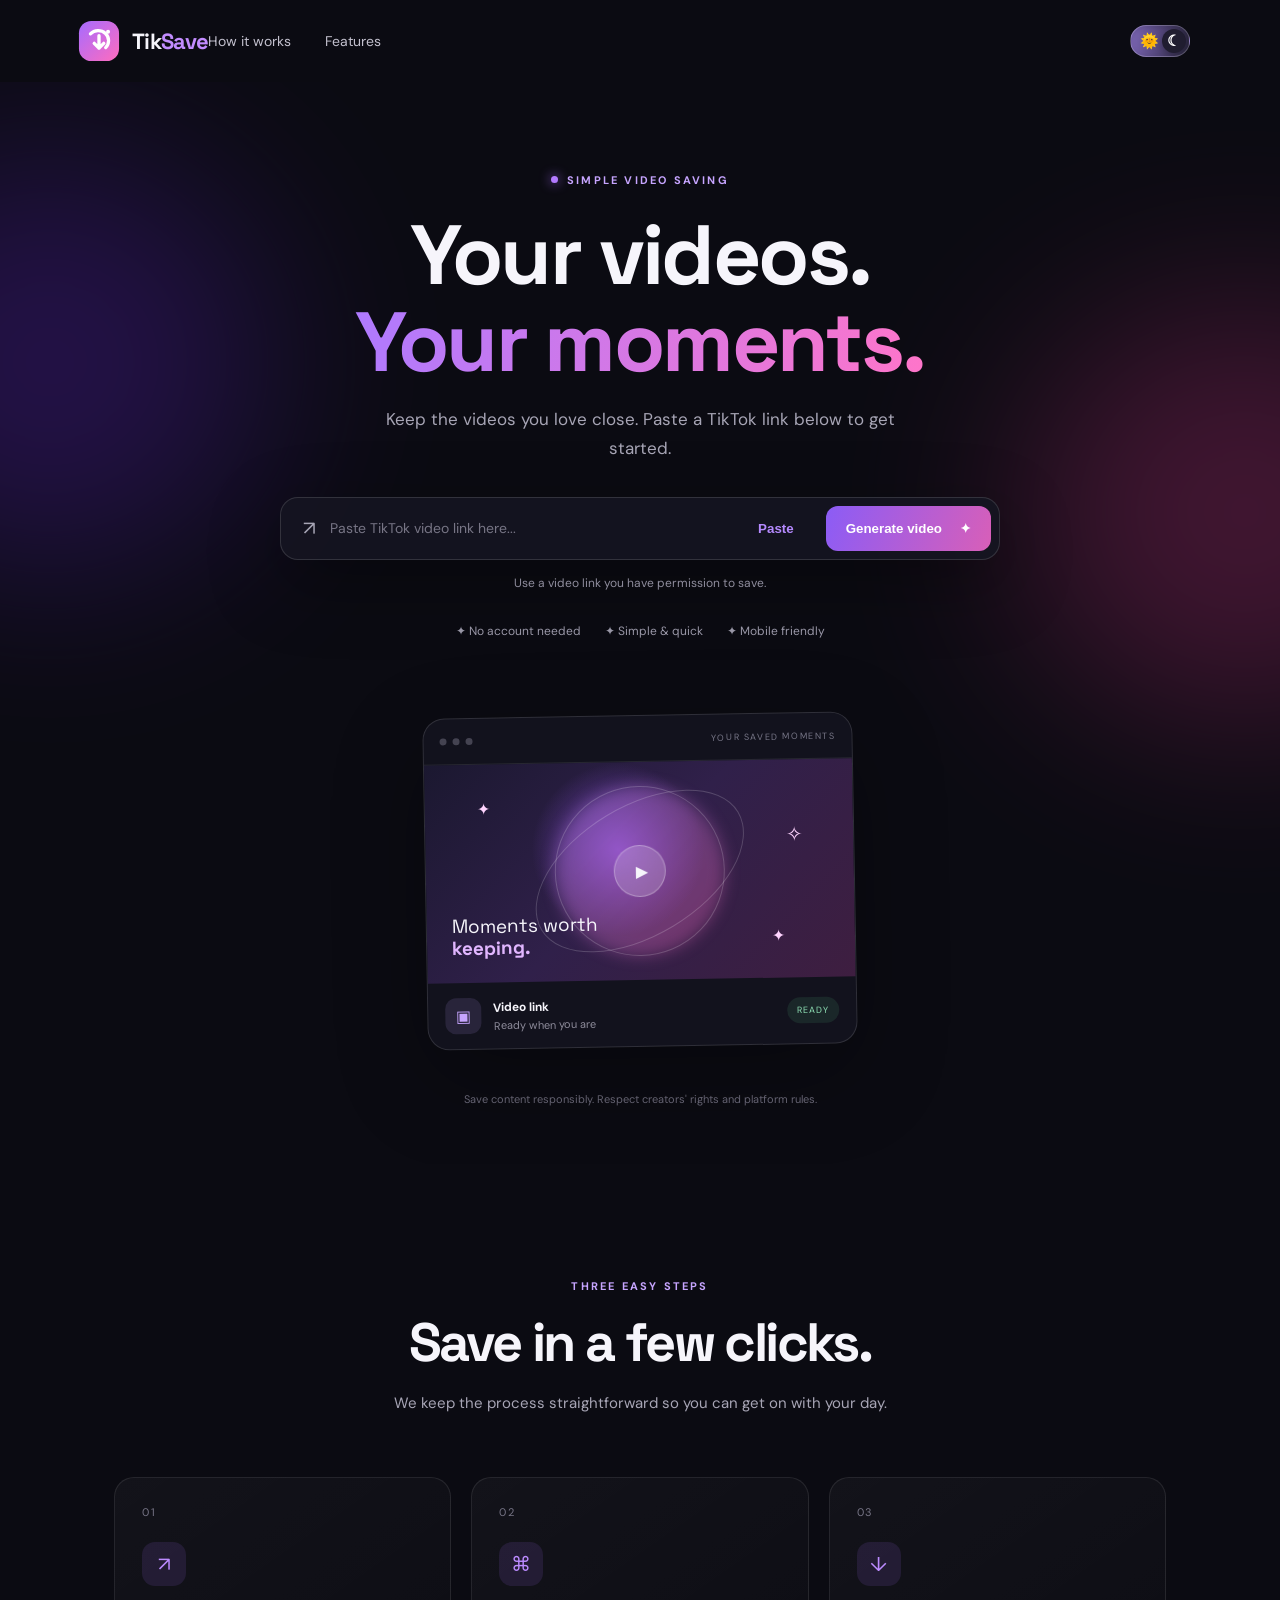
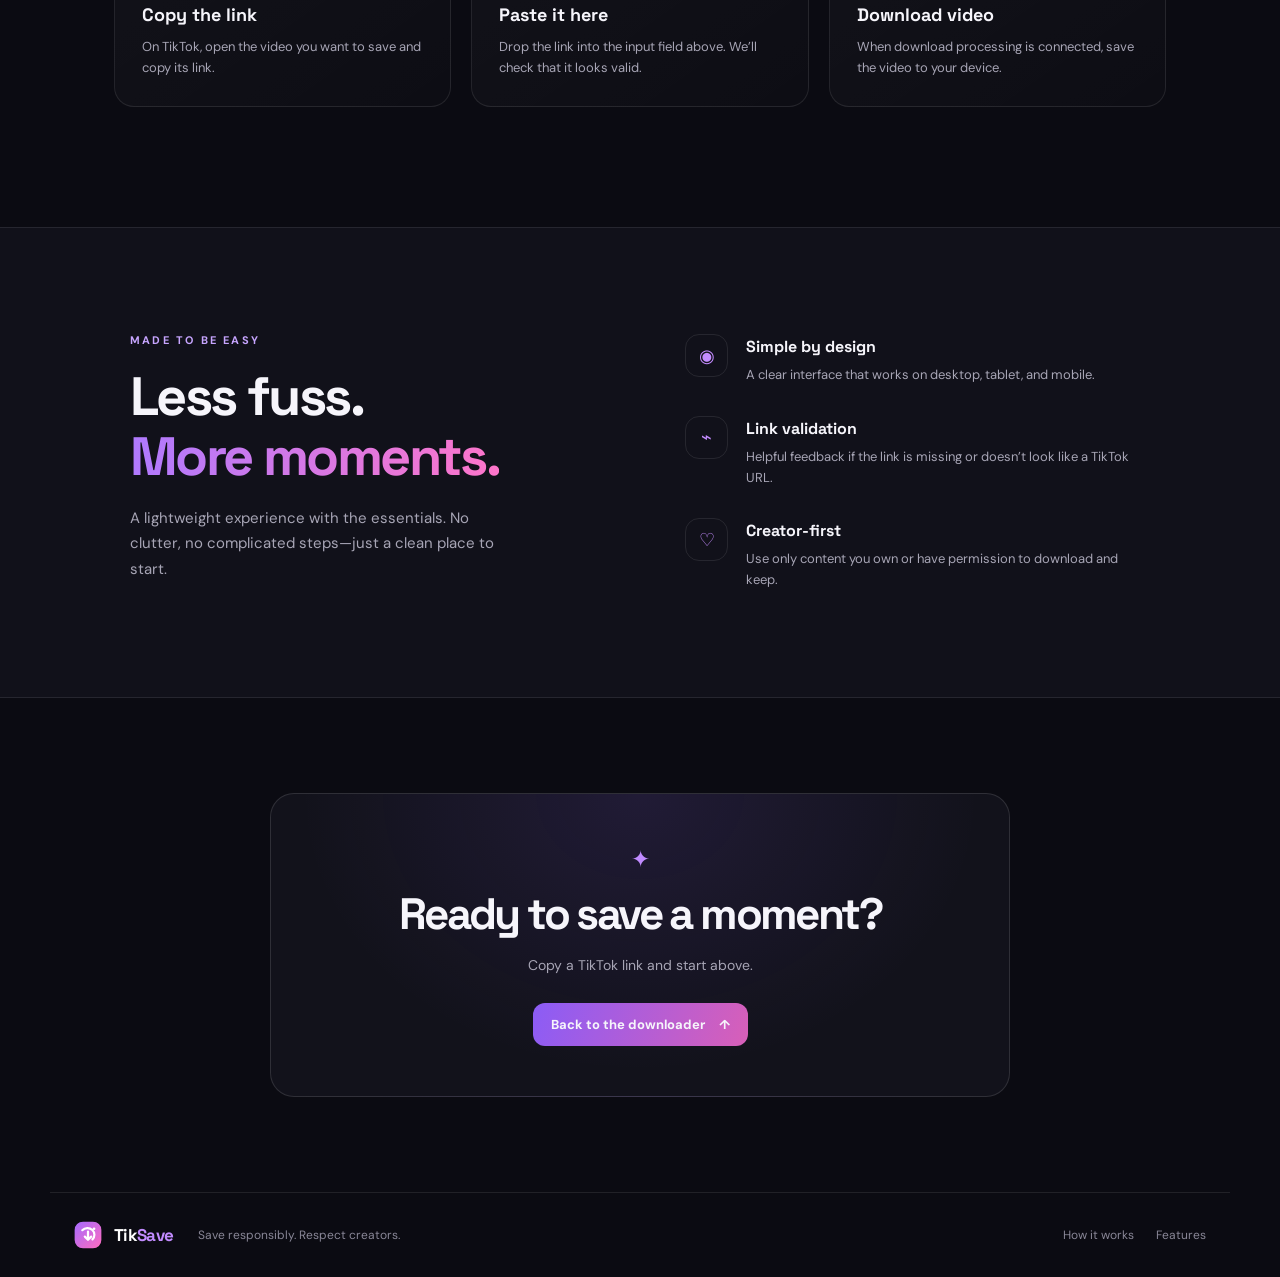
==== commit 26c84a44: "Change light theme switch emoji to sun" ====
--- a/index.html
+++ b/index.html
@@ -17,7 +17,7 @@
       <a href="#how">How it works</a><a href="#features">Features</a>
       
     </nav>
-    <button class="theme-toggle" id="theme-toggle" type="button" aria-label="Switch to light theme" title="Toggle dark/light theme"><span class="switch-sun" aria-hidden="true">🌸</span><span class="switch-moon" aria-hidden="true">☾</span><span class="switch-knob" aria-hidden="true"></span></button><button class="menu-button" aria-label="Toggle menu" aria-expanded="false">☰</button>
+    <button class="theme-toggle" id="theme-toggle" type="button" aria-label="Switch to light theme" title="Toggle dark/light theme"><span class="switch-sun" aria-hidden="true">🌞</span><span class="switch-moon" aria-hidden="true">☾</span><span class="switch-knob" aria-hidden="true"></span></button><button class="menu-button" aria-label="Toggle menu" aria-expanded="false">☰</button>
   </header>
 
   <main>
--- a/styles.css
+++ b/styles.css
@@ -82,3 +82,33 @@
 :root[data-theme="light"] .visual-card{box-shadow:0 22px 60px rgba(90,65,130,.1)}
 :root[data-theme="light"] .switch-sun{display:grid;place-items:center;left:8px;color:#a66bff}
 .switch-sun-icon{width:15px;height:15px;display:block}
+
+/* Screenshot-inspired soft scenic light mode: warm lavender glass */
+:root[data-theme="light"] body{
+ background:
+  radial-gradient(ellipse at 8% 14%,rgba(221,204,255,.56),transparent 34%),
+  radial-gradient(ellipse at 90% 22%,rgba(255,216,232,.62),transparent 32%),
+  linear-gradient(180deg,#fffaf7 0%,#f5efff 52%,#eee7f8 100%);
+ background-attachment:fixed;
+}
+:root[data-theme="light"] .hero-glow{opacity:.17;filter:blur(100px)}
+:root[data-theme="light"] .hero-content{isolation:isolate}
+:root[data-theme="light"] .download-form,
+:root[data-theme="light"] .video-preview,
+:root[data-theme="light"] .visual-card,
+:root[data-theme="light"] .step,
+:root[data-theme="light"] .closing-box{
+ background:rgba(255,255,255,.72);
+ backdrop-filter:blur(18px);
+ -webkit-backdrop-filter:blur(18px);
+ border-color:rgba(255,255,255,.8);
+ box-shadow:0 18px 50px rgba(82,60,122,.10),0 2px 8px rgba(82,60,122,.04);
+}
+:root[data-theme="light"] .download-form{background:rgba(255,255,255,.84)}
+:root[data-theme="light"] .visual-card{background:rgba(255,255,255,.76)}
+:root[data-theme="light"] .video-preview{background:rgba(255,255,255,.84)}
+:root[data-theme="light"] .how-section{background:transparent}
+:root[data-theme="light"] .features-section{background:rgba(232,224,246,.56);backdrop-filter:blur(10px);-webkit-backdrop-filter:blur(10px)}
+:root[data-theme="light"] .closing-box{background:radial-gradient(ellipse at top,rgba(173,143,255,.13),transparent 65%),rgba(255,255,255,.82)}
+:root[data-theme="light"] .step{background:rgba(255,255,255,.68)}
+:root[data-theme="light"] .switch-sun{font-size:16px;left:7px;color:#9b60d8}
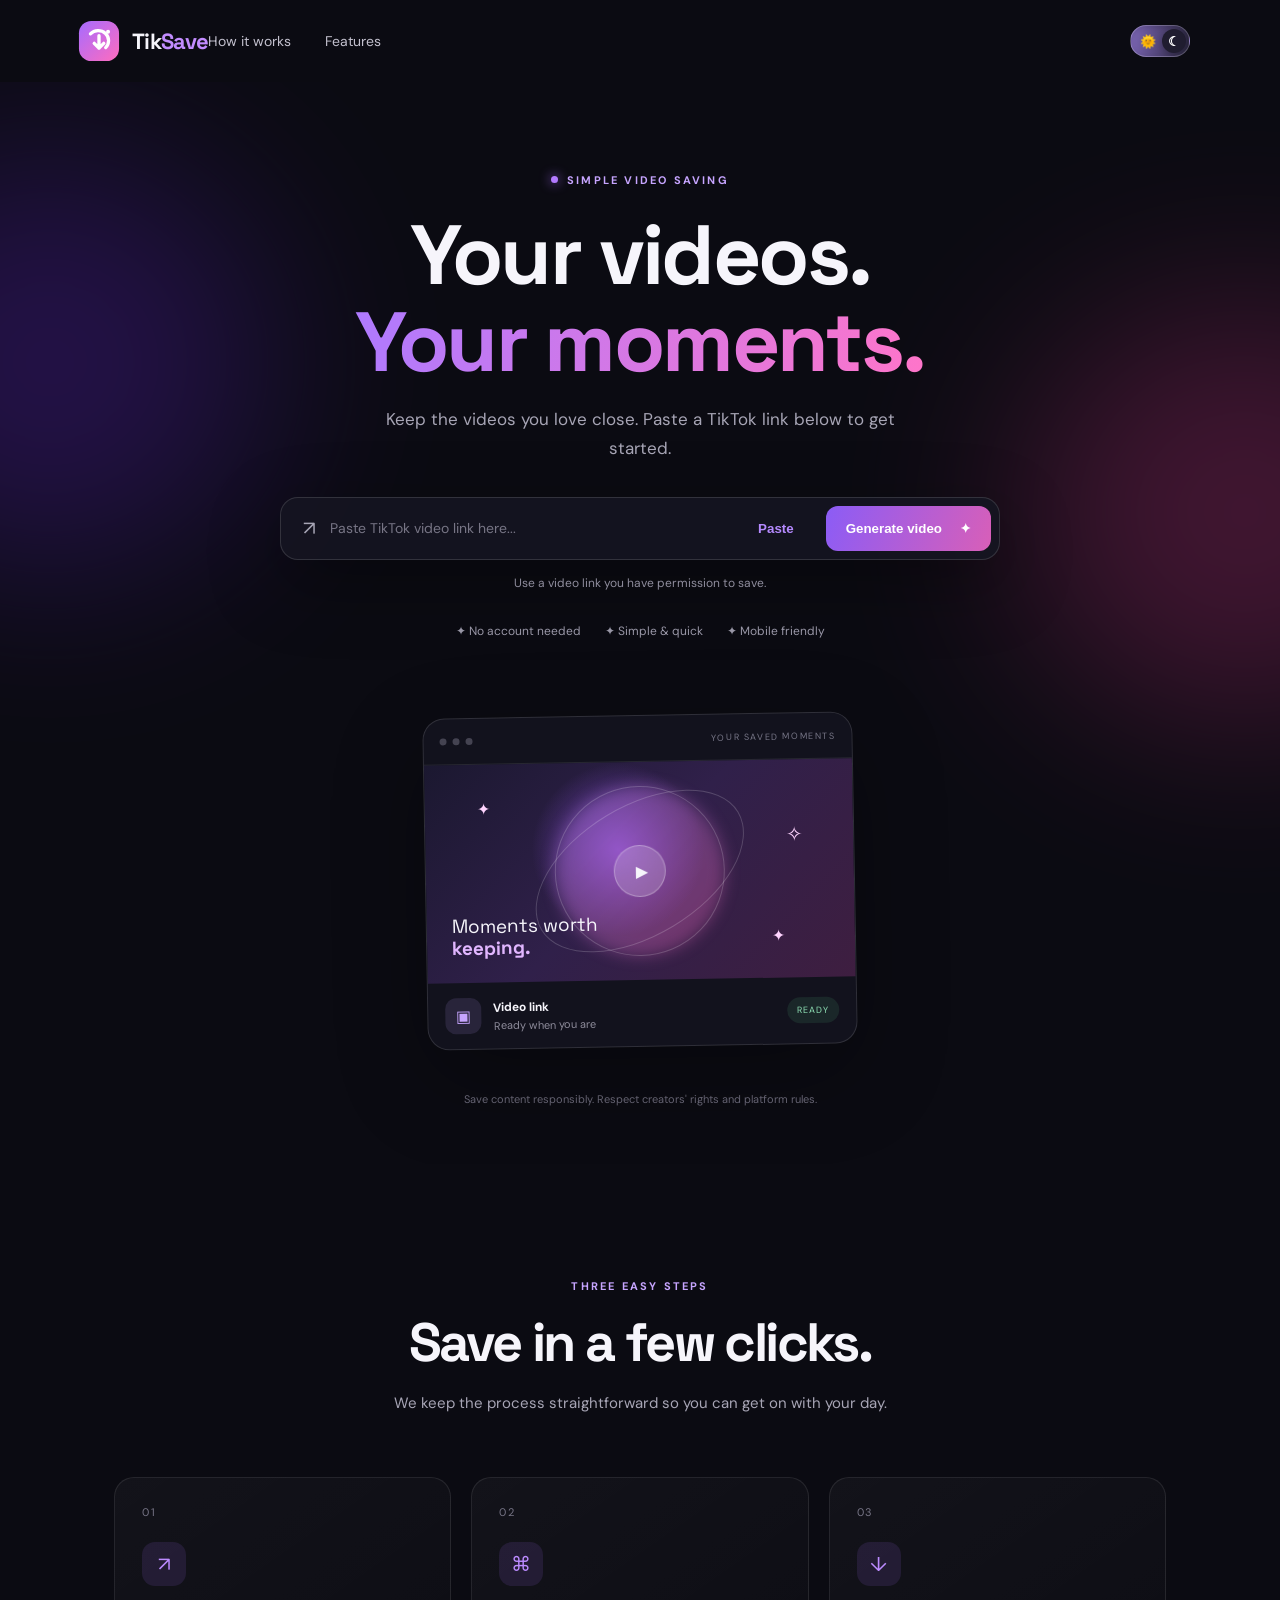
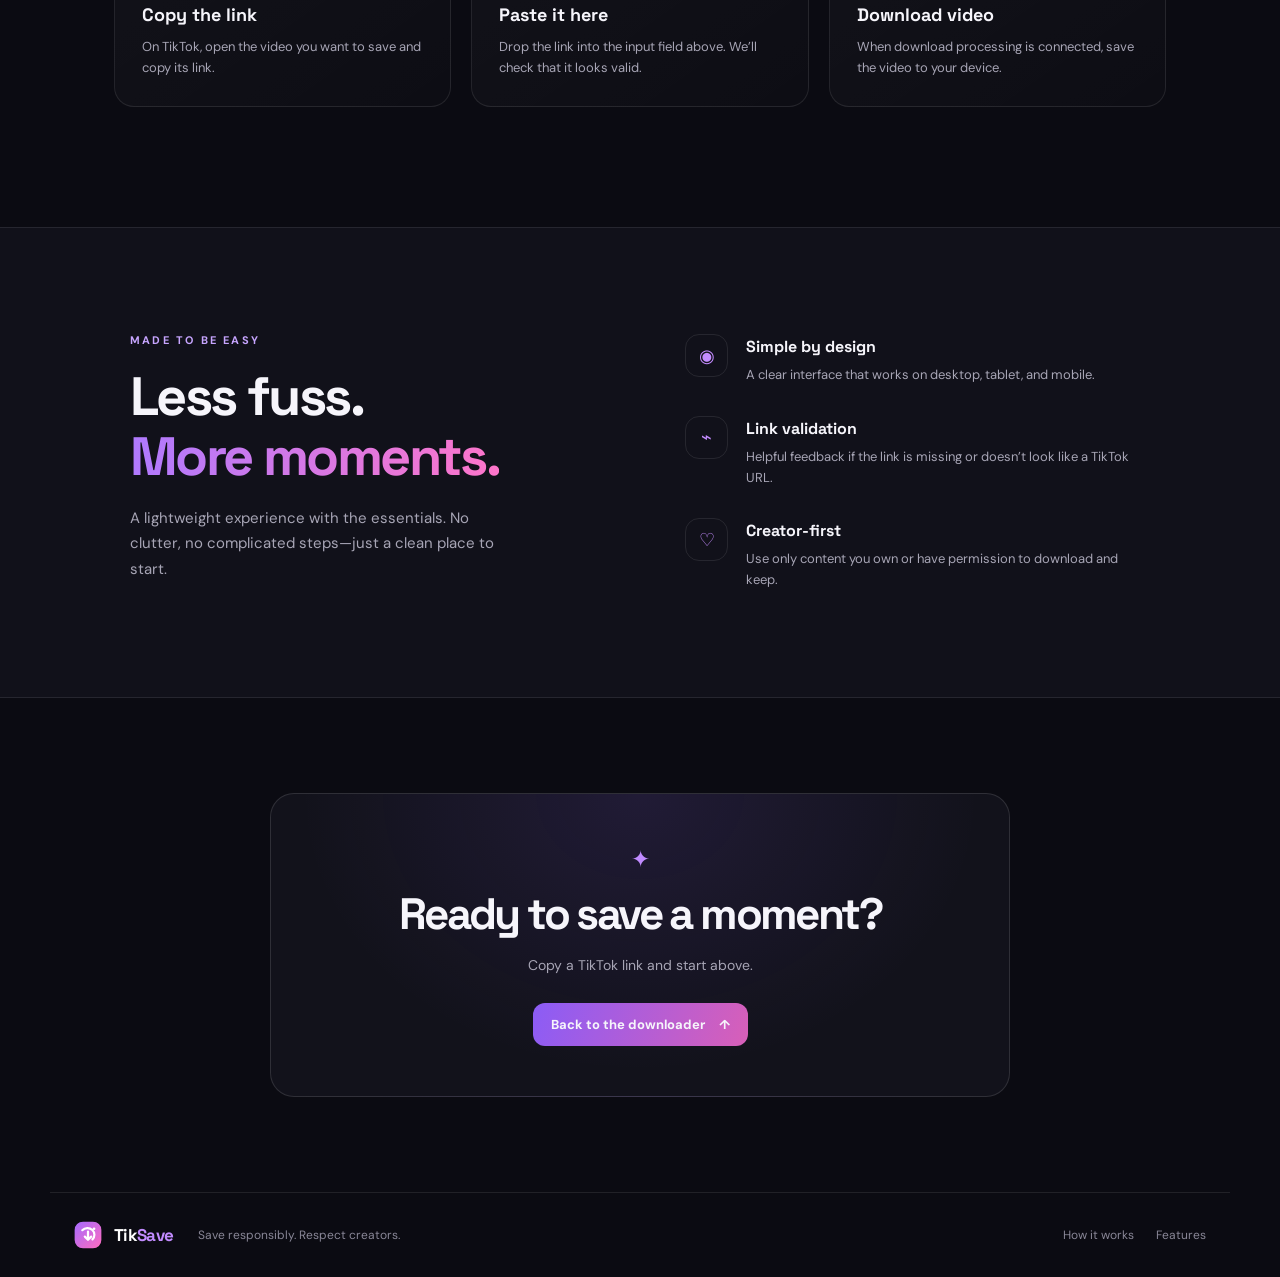
==== commit 1b24e182: "Remove unused hamburger menu" ====
--- a/index.html
+++ b/index.html
@@ -17,7 +17,7 @@
       <a href="#how">How it works</a><a href="#features">Features</a>
       
     </nav>
-    <button class="theme-toggle" id="theme-toggle" type="button" aria-label="Switch to light theme" title="Toggle dark/light theme"><span class="switch-sun" aria-hidden="true">🌞</span><span class="switch-moon" aria-hidden="true">☾</span><span class="switch-knob" aria-hidden="true"></span></button><button class="menu-button" aria-label="Toggle menu" aria-expanded="false">☰</button>
+    <button class="theme-toggle" id="theme-toggle" type="button" aria-label="Switch to light theme" title="Toggle dark/light theme"><span class="switch-sun" aria-hidden="true">🌞</span><span class="switch-moon" aria-hidden="true">☾</span><span class="switch-knob" aria-hidden="true"></span></button>
   </header>
 
   <main>
--- a/styles.css
+++ b/styles.css
@@ -112,3 +112,220 @@
 :root[data-theme="light"] .closing-box{background:radial-gradient(ellipse at top,rgba(173,143,255,.13),transparent 65%),rgba(255,255,255,.82)}
 :root[data-theme="light"] .step{background:rgba(255,255,255,.68)}
 :root[data-theme="light"] .switch-sun{font-size:16px;left:7px;color:#9b60d8}
+
+/* Warm screenshot-inspired light theme */
+:root[data-theme="light"]{--bg:#fff9f6;--text:#17151f;--muted:#6e6878;--border:rgba(45,35,58,.12)}
+:root[data-theme="light"] body{
+ background:
+  radial-gradient(ellipse at 14% 15%,rgba(235,220,255,.5),transparent 36%),
+  radial-gradient(ellipse at 88% 28%,rgba(255,225,211,.48),transparent 34%),
+  linear-gradient(180deg,#fffaf7 0%,#f8f2ff 58%,#f3ecf8 100%);
+ background-attachment:fixed;
+ color:#17151f;
+}
+:root[data-theme="light"] h1,
+:root[data-theme="light"] h2,
+:root[data-theme="light"] h3,
+:root[data-theme="light"] .step-number,
+:root[data-theme="light"] .card-bottom,
+:root[data-theme="light"] .card-bottom strong,
+:root[data-theme="light"] .preview-details h2,
+:root[data-theme="light"] .feature-list h3,
+:root[data-theme="light"] .closing-box h2,
+:root[data-theme="light"] .nav,
+:root[data-theme="light"] .brand,
+:root[data-theme="light"] footer{color:#17151f}
+:root[data-theme="light"] .hero-copy,
+:root[data-theme="light"] .section-heading p,
+:root[data-theme="light"] .features-copy>p,
+:root[data-theme="light"] .step p,
+:root[data-theme="light"] .feature-list p,
+:root[data-theme="light"] .closing-box p,
+:root[data-theme="light"] .form-note,
+:root[data-theme="light"] .trust-row,
+:root[data-theme="light"] .hero-footnote{color:#6e6878}
+:root[data-theme="light"] .features-section{background:rgba(232,222,245,.58);border-color:rgba(75,55,100,.09)}
+:root[data-theme="light"] .download-form,
+:root[data-theme="light"] .visual-card,
+:root[data-theme="light"] .video-preview,
+:root[data-theme="light"] .step,
+:root[data-theme="light"] .closing-box{
+ background:rgba(255,255,255,.74);
+ backdrop-filter:blur(16px);
+ -webkit-backdrop-filter:blur(16px);
+ border-color:rgba(255,255,255,.82);
+ box-shadow:0 18px 50px rgba(70,48,105,.09);
+}
+:root[data-theme="light"] .switch-sun{font-size:16px;left:7px;color:#8d54cf}
+
+/* Final light theme palette and smaller switch symbols */
+.theme-toggle .switch-sun,.theme-toggle .switch-moon{font-size:13px}
+:root[data-theme="light"]{
+ --bg:#fff9f6;
+ --text:#17151f;
+ --muted:#6e6878;
+ --border:rgba(45,35,58,.12);
+}
+:root[data-theme="light"] body{
+ color:#17151f;
+ background:
+  radial-gradient(ellipse at 14% 15%,rgba(235,220,255,.5),transparent 36%),
+  radial-gradient(ellipse at 88% 28%,rgba(255,225,211,.48),transparent 34%),
+  linear-gradient(180deg,#fffaf7 0%,#f8f2ff 58%,#f3ecf8 100%);
+ background-attachment:fixed;
+}
+:root[data-theme="light"] .download-form,
+:root[data-theme="light"] .visual-card,
+:root[data-theme="light"] .video-preview,
+:root[data-theme="light"] .step,
+:root[data-theme="light"] .closing-box{
+ background:rgba(255,255,255,.74);
+ backdrop-filter:blur(16px);
+ -webkit-backdrop-filter:blur(16px);
+ border-color:rgba(255,255,255,.82);
+ box-shadow:0 18px 50px rgba(70,48,105,.09);
+}
+:root[data-theme="light"] .features-section{
+ background:rgba(232,222,245,.58);
+ border-color:rgba(75,55,100,.09);
+}
+:root[data-theme="light"] h1,
+:root[data-theme="light"] h2,
+:root[data-theme="light"] h3,
+:root[data-theme="light"] .card-bottom,
+:root[data-theme="light"] .card-bottom strong,
+:root[data-theme="light"] .preview-details h2,
+:root[data-theme="light"] .feature-list h3,
+:root[data-theme="light"] .closing-box h2,
+:root[data-theme="light"] .nav,
+:root[data-theme="light"] .brand,
+:root[data-theme="light"] footer{color:#17151f}
+:root[data-theme="light"] .hero-copy,
+:root[data-theme="light"] .section-heading p,
+:root[data-theme="light"] .features-copy>p,
+:root[data-theme="light"] .step p,
+:root[data-theme="light"] .feature-list p,
+:root[data-theme="light"] .closing-box p,
+:root[data-theme="light"] .form-note,
+:root[data-theme="light"] .trust-row,
+:root[data-theme="light"] .hero-footnote{color:#6e6878}
+
+/* Light theme: golden brown, beige and warm off-white palette */
+:root[data-theme="light"]{
+ --bg:#f2e4c9;
+ --panel:#fdf8ef;
+ --text:#17140f;
+ --muted:#62594b;
+ --border:rgba(91,66,31,.18);
+}
+:root[data-theme="light"] body{
+ color:#17140f;
+ background:
+  radial-gradient(ellipse at 10% 18%,rgba(244,220,175,.9),transparent 36%),
+  radial-gradient(ellipse at 92% 25%,rgba(222,187,131,.48),transparent 38%),
+  linear-gradient(180deg,#fffaf0 0%,#f4e6ce 42%,#e6d0ad 100%);
+ background-attachment:fixed;
+}
+:root[data-theme="light"] .hero-glow{opacity:.1}
+:root[data-theme="light"] .glow-one{background:#c99c5b}
+:root[data-theme="light"] .glow-two{background:#e2b77e}
+:root[data-theme="light"] .brand,
+:root[data-theme="light"] .nav,
+:root[data-theme="light"] h1,
+:root[data-theme="light"] h2,
+:root[data-theme="light"] h3,
+:root[data-theme="light"] .card-bottom,
+:root[data-theme="light"] .card-bottom strong,
+:root[data-theme="light"] .preview-details h2,
+:root[data-theme="light"] .feature-list h3,
+:root[data-theme="light"] .closing-box h2,
+:root[data-theme="light"] footer{color:#17140f}
+:root[data-theme="light"] .hero-copy,
+:root[data-theme="light"] .section-heading p,
+:root[data-theme="light"] .features-copy>p,
+:root[data-theme="light"] .step p,
+:root[data-theme="light"] .feature-list p,
+:root[data-theme="light"] .closing-box p,
+:root[data-theme="light"] .form-note,
+:root[data-theme="light"] .trust-row,
+:root[data-theme="light"] .hero-footnote,
+:root[data-theme="light"] .card-bottom small{color:#62594b}
+:root[data-theme="light"] .download-form,
+:root[data-theme="light"] .visual-card,
+:root[data-theme="light"] .video-preview,
+:root[data-theme="light"] .step,
+:root[data-theme="light"] .closing-box{
+ background:rgba(255,250,241,.82);
+ backdrop-filter:blur(14px);
+ -webkit-backdrop-filter:blur(14px);
+ border-color:rgba(255,255,255,.68);
+ box-shadow:0 16px 42px rgba(105,75,34,.12);
+}
+:root[data-theme="light"] .features-section{
+ background:rgba(222,195,153,.42);
+ border-color:rgba(91,66,31,.1);
+}
+:root[data-theme="light"] .step-icon,
+:root[data-theme="light"] .feature-icon{
+ background:rgba(205,158,91,.16);
+ color:#82551d;
+ border-color:rgba(145,103,42,.18);
+}
+:root[data-theme="light"] .closing-box{
+ background:radial-gradient(ellipse at top,rgba(218,175,112,.18),transparent 66%),rgba(255,250,241,.88);
+}
+:root[data-theme="light"] .nav a:hover{color:#17140f}
+:root[data-theme="light"] .nav-cta{color:#17140f;border-color:var(--border)}
+:root[data-theme="light"] .input-wrap input{color:#17140f}
+:root[data-theme="light"] .input-wrap input::placeholder{color:#8a7d69}
+:root[data-theme="light"] .paste-btn{color:#81521b}
+:root[data-theme="light"] .brand-accent{color:#9a6c30}
+:root[data-theme="light"] footer{border-color:rgba(91,66,31,.14)}
+
+/* Final requested light theme: black text, stronger warm beige background.
+   Preserve existing button colors/gradients. */
+:root[data-theme="light"] body,
+:root[data-theme="light"] body *:not(button):not(button *):not(.button):not(.button *){
+ color:#000 !important;
+}
+:root[data-theme="light"] body{
+ background:
+  radial-gradient(ellipse at 12% 20%,#ead2a8 0%,transparent 38%),
+  radial-gradient(ellipse at 88% 25%,#dfc08b 0%,transparent 40%),
+  linear-gradient(180deg,#f6ead5 0%,#e9d4b1 48%,#d9bd91 100%) !important;
+ background-attachment:fixed;
+}
+:root[data-theme="light"] .features-section{
+ background:rgba(210,180,133,.48) !important;
+}
+:root[data-theme="light"] .download-form,
+:root[data-theme="light"] .visual-card,
+:root[data-theme="light"] .video-preview,
+:root[data-theme="light"] .step,
+:root[data-theme="light"] .closing-box{
+ background:rgba(250,244,231,.84) !important;
+}
+:root[data-theme="light"] .closing-box{
+ background:radial-gradient(ellipse at top,rgba(194,151,88,.22),transparent 65%),rgba(250,244,231,.9) !important;
+}
+
+/* Light theme: white with subtle black/gray tones */
+:root[data-theme="light"] body{
+ background:
+  radial-gradient(ellipse at 12% 18%,rgba(245,245,245,.95),transparent 38%),
+  radial-gradient(ellipse at 90% 28%,rgba(215,215,215,.48),transparent 42%),
+  linear-gradient(180deg,#ffffff 0%,#f4f4f4 55%,#e8e8e8 100%) !important;
+ background-attachment:fixed;
+}
+:root[data-theme="light"] .features-section{
+ background:rgba(220,220,220,.38) !important;
+}
+:root[data-theme="light"] .download-form,
+:root[data-theme="light"] .visual-card,
+:root[data-theme="light"] .video-preview,
+:root[data-theme="light"] .step,
+:root[data-theme="light"] .closing-box{
+ background:rgba(255,255,255,.88) !important;
+ border-color:rgba(0,0,0,.10);
+ box-shadow:0 16px 42px rgba(0,0,0,.08);
+}
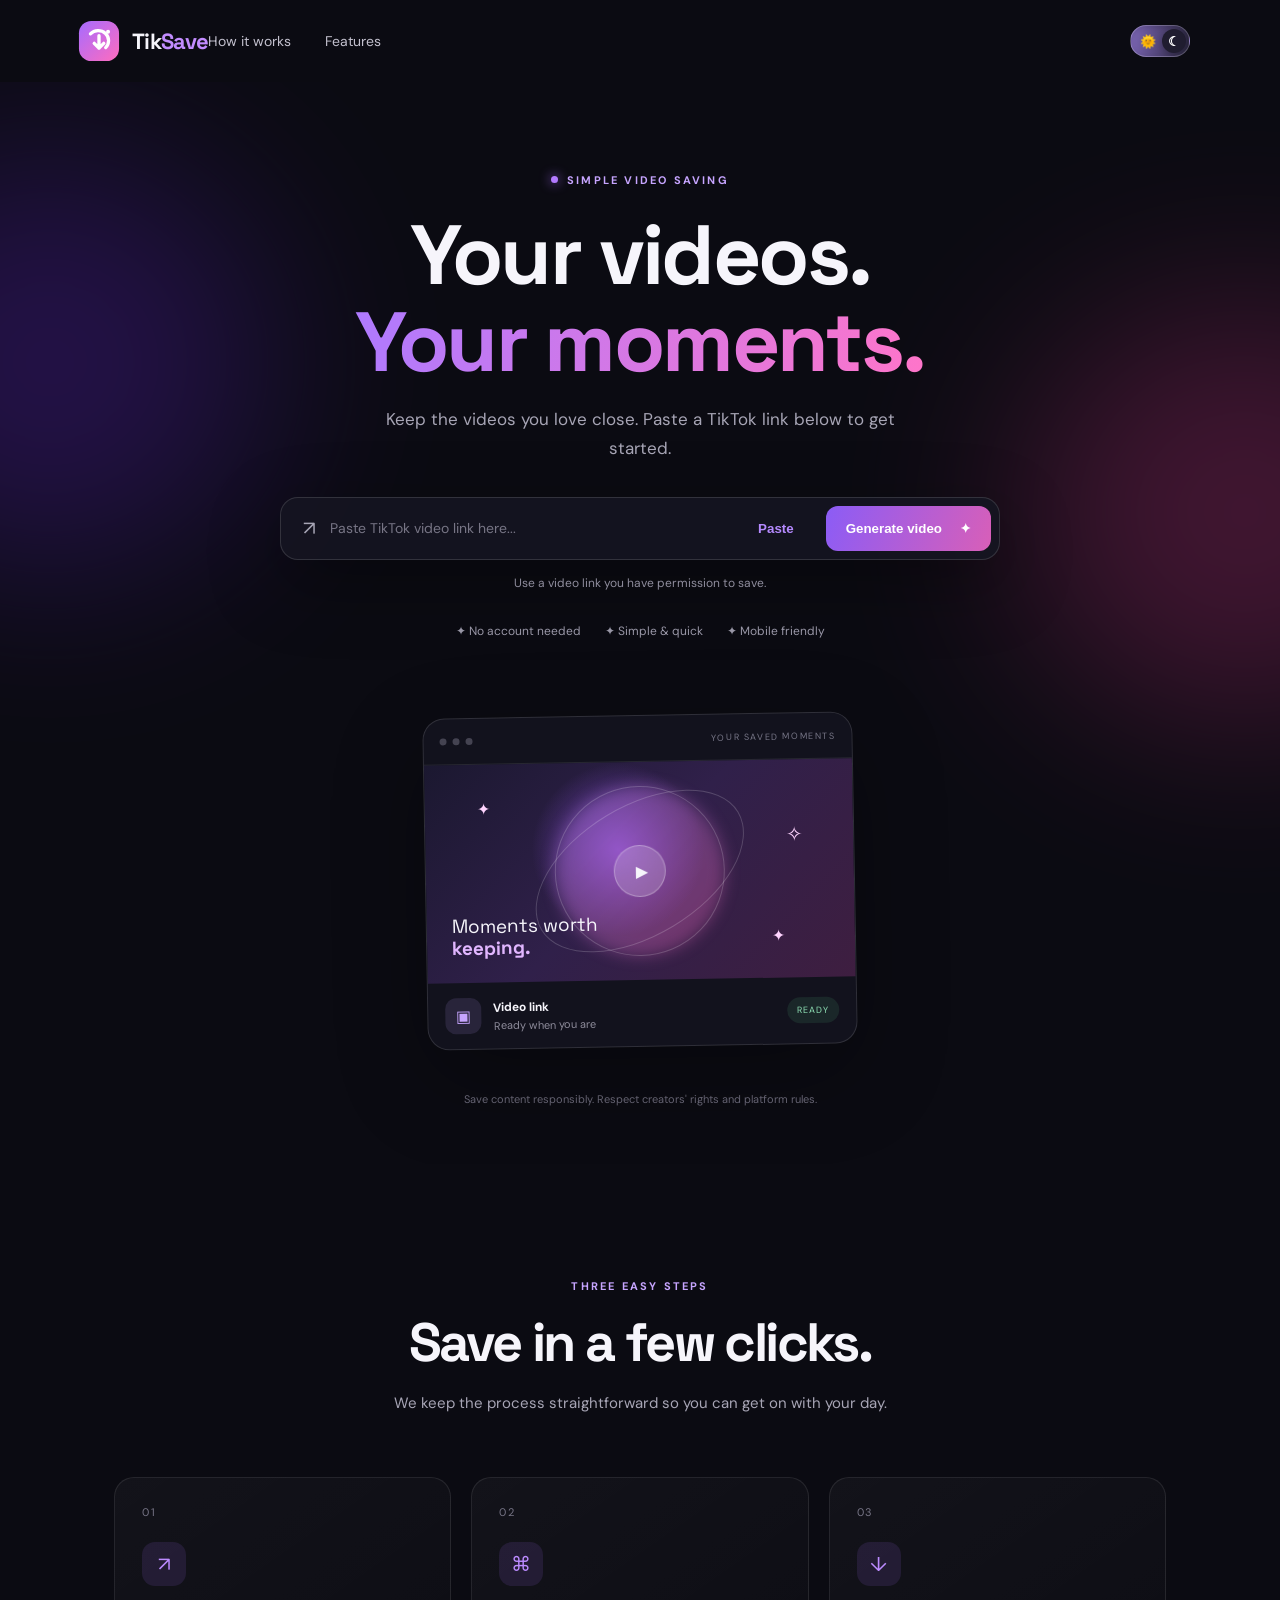
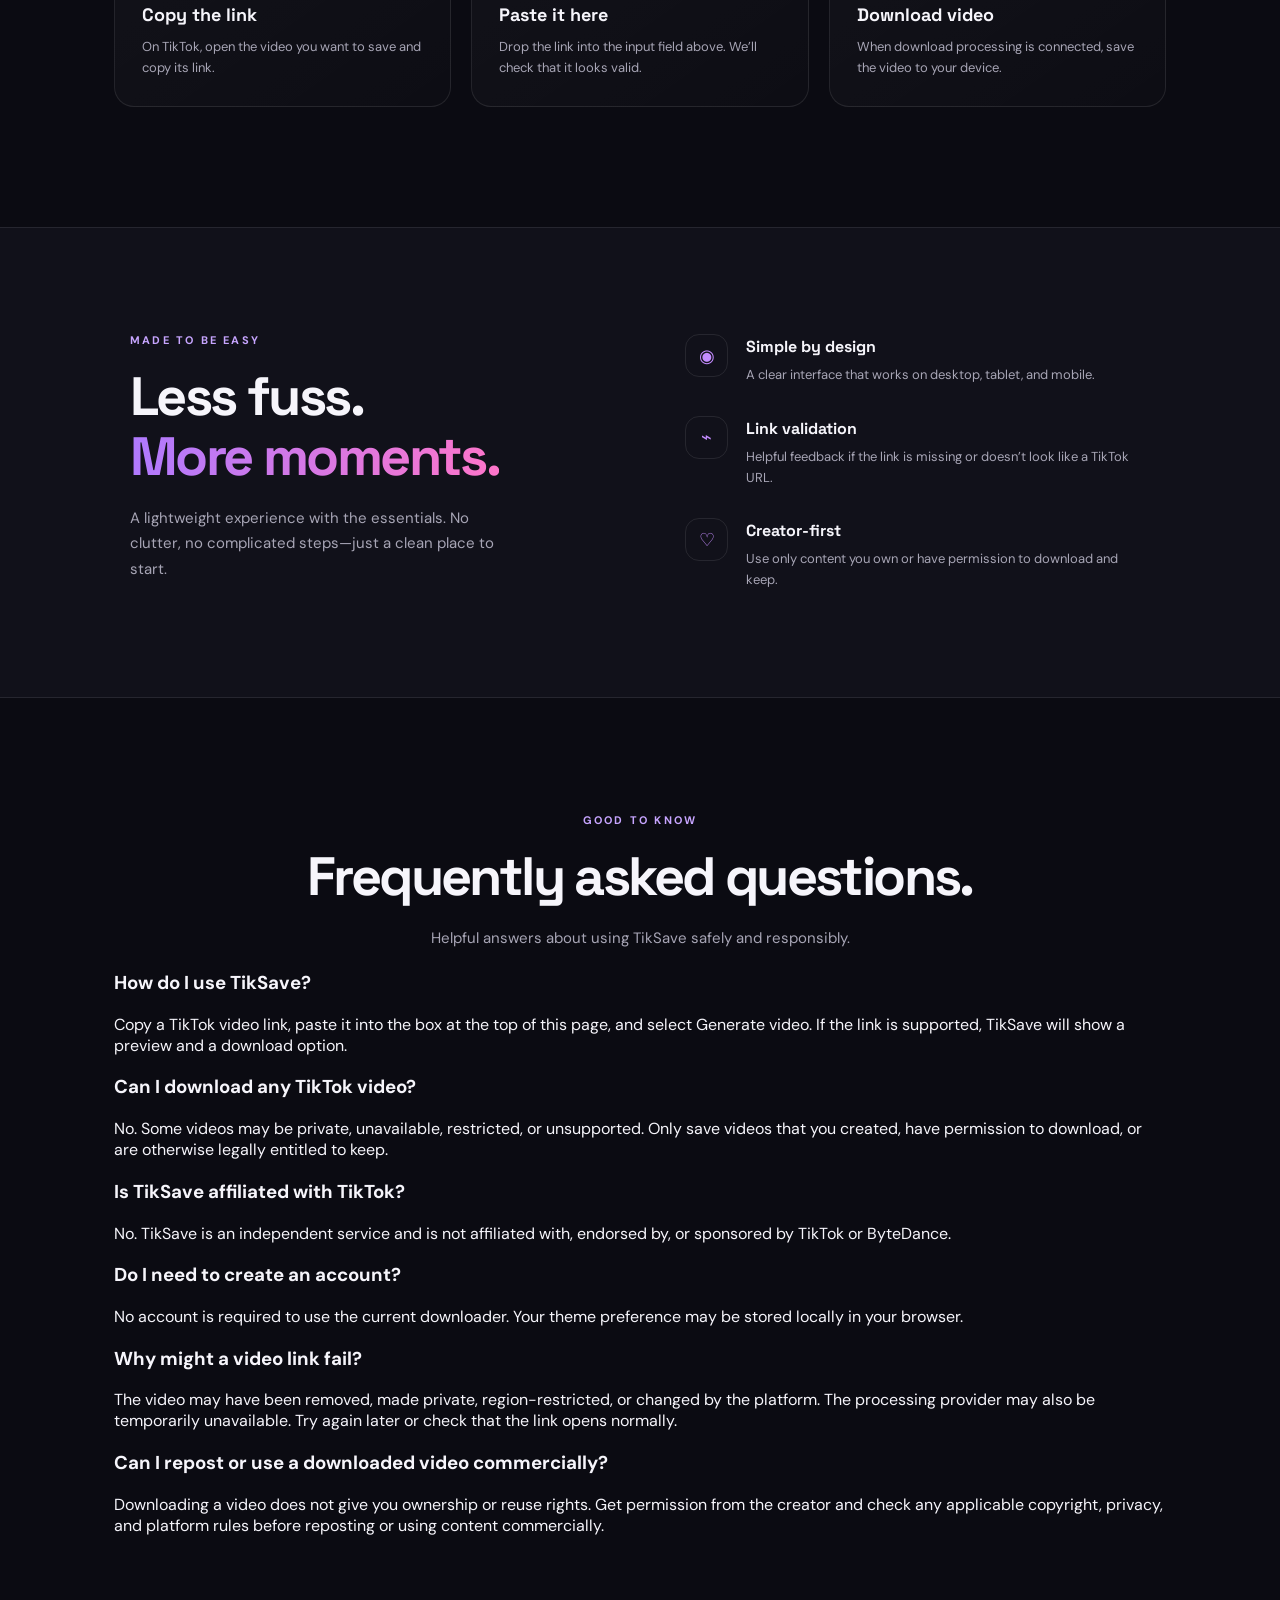
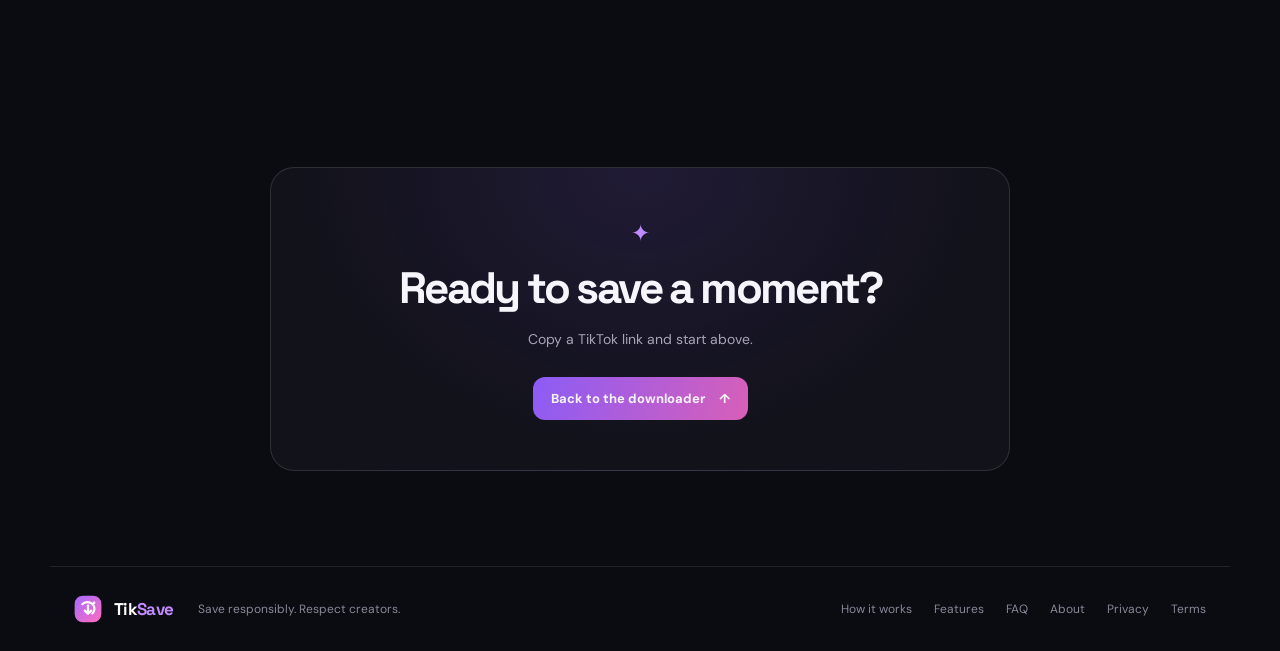
==== commit c8e6948b: "Add useful FAQ and legal page navigation" ====
--- a/index.html
+++ b/index.html
@@ -53,9 +53,20 @@
     </section>
 
     <section class="features-section" id="features"><div class="features-inner"><div class="features-copy"><div class="eyebrow">MADE TO BE EASY</div><h2>Less fuss.<br><span class="gradient-text">More moments.</span></h2><p>A lightweight experience with the essentials. No clutter, no complicated steps—just a clean place to start.</p></div><div class="feature-list"><article><div class="feature-icon">◉</div><div><h3>Simple by design</h3><p>A clear interface that works on desktop, tablet, and mobile.</p></div></article><article><div class="feature-icon">⌁</div><div><h3>Link validation</h3><p>Helpful feedback if the link is missing or doesn’t look like a TikTok URL.</p></div></article><article><div class="feature-icon">♡</div><div><h3>Creator-first</h3><p>Use only content you own or have permission to download and keep.</p></div></article></div></div></section>
+    <section class="how-section faq-section" id="faq">
+      <div class="section-heading"><div class="eyebrow">GOOD TO KNOW</div><h2>Frequently asked questions.</h2><p>Helpful answers about using TikSave safely and responsibly.</p></div>
+      <div class="faq-list">
+        <article class="faq-item"><h3>How do I use TikSave?</h3><p>Copy a TikTok video link, paste it into the box at the top of this page, and select Generate video. If the link is supported, TikSave will show a preview and a download option.</p></article>
+        <article class="faq-item"><h3>Can I download any TikTok video?</h3><p>No. Some videos may be private, unavailable, restricted, or unsupported. Only save videos that you created, have permission to download, or are otherwise legally entitled to keep.</p></article>
+        <article class="faq-item"><h3>Is TikSave affiliated with TikTok?</h3><p>No. TikSave is an independent service and is not affiliated with, endorsed by, or sponsored by TikTok or ByteDance.</p></article>
+        <article class="faq-item"><h3>Do I need to create an account?</h3><p>No account is required to use the current downloader. Your theme preference may be stored locally in your browser.</p></article>
+        <article class="faq-item"><h3>Why might a video link fail?</h3><p>The video may have been removed, made private, region-restricted, or changed by the platform. The processing provider may also be temporarily unavailable. Try again later or check that the link opens normally.</p></article>
+        <article class="faq-item"><h3>Can I repost or use a downloaded video commercially?</h3><p>Downloading a video does not give you ownership or reuse rights. Get permission from the creator and check any applicable copyright, privacy, and platform rules before reposting or using content commercially.</p></article>
+      </div>
+    </section>
     <section class="closing"><div class="closing-box"><div class="closing-spark">✦</div><h2>Ready to save a moment?</h2><p>Copy a TikTok link and start above.</p><a href="#download" class="closing-btn">Back to the downloader <span>↑</span></a></div></section>
   </main>
-  <footer><a class="brand footer-brand" href="#"><svg class="brand-mark" viewBox="0 0 44 44" aria-hidden="true"><defs><linearGradient id="tiksave-logo-gradient" x1="0" y1="0" x2="1" y2="1"><stop offset="0%" stop-color="#a66bff"/><stop offset="100%" stop-color="#ff6cbe"/></linearGradient></defs><rect x="1" y="1" width="42" height="42" rx="13" fill="url(#tiksave-logo-gradient)"/><path d="M13 14.5c4.1-4.3 11.4-4.5 15.8-.4 4.3 4 4.3 10.8.2 14.8-4 4" fill="none" stroke="white" stroke-width="3.4" stroke-linecap="round"/><path d="M22 16.5v13m-5-5 5 5 5-5" fill="none" stroke="white" stroke-width="3.5" stroke-linecap="round" stroke-linejoin="round"/><circle cx="31.5" cy="12.2" r="2.1" fill="white"/></svg><span>Tik<span class="brand-accent">Save</span></span></a><span>Save responsibly. Respect creators.</span><div class="footer-links"><a href="#how">How it works</a><a href="#features">Features</a></div></footer>
+  <footer><a class="brand footer-brand" href="#"><svg class="brand-mark" viewBox="0 0 44 44" aria-hidden="true"><defs><linearGradient id="tiksave-logo-gradient" x1="0" y1="0" x2="1" y2="1"><stop offset="0%" stop-color="#a66bff"/><stop offset="100%" stop-color="#ff6cbe"/></linearGradient></defs><rect x="1" y="1" width="42" height="42" rx="13" fill="url(#tiksave-logo-gradient)"/><path d="M13 14.5c4.1-4.3 11.4-4.5 15.8-.4 4.3 4 4.3 10.8.2 14.8-4 4" fill="none" stroke="white" stroke-width="3.4" stroke-linecap="round"/><path d="M22 16.5v13m-5-5 5 5 5-5" fill="none" stroke="white" stroke-width="3.5" stroke-linecap="round" stroke-linejoin="round"/><circle cx="31.5" cy="12.2" r="2.1" fill="white"/></svg><span>Tik<span class="brand-accent">Save</span></span></a><span>Save responsibly. Respect creators.</span><div class="footer-links"><a href="#how">How it works</a><a href="#features">Features</a><a href="#faq">FAQ</a><a href="/about.html">About</a><a href="/privacy.html">Privacy</a><a href="/terms.html">Terms</a></div></footer>
   <script src="script.js"></script>
 </body>
 </html>
--- a/styles.css
+++ b/styles.css
@@ -329,3 +329,6 @@
  border-color:rgba(0,0,0,.10);
  box-shadow:0 16px 42px rgba(0,0,0,.08);
 }
+
+/* Remove the unused hamburger menu; keep theme switch at the right side of the header. */
+.menu-button{display:none!important}
